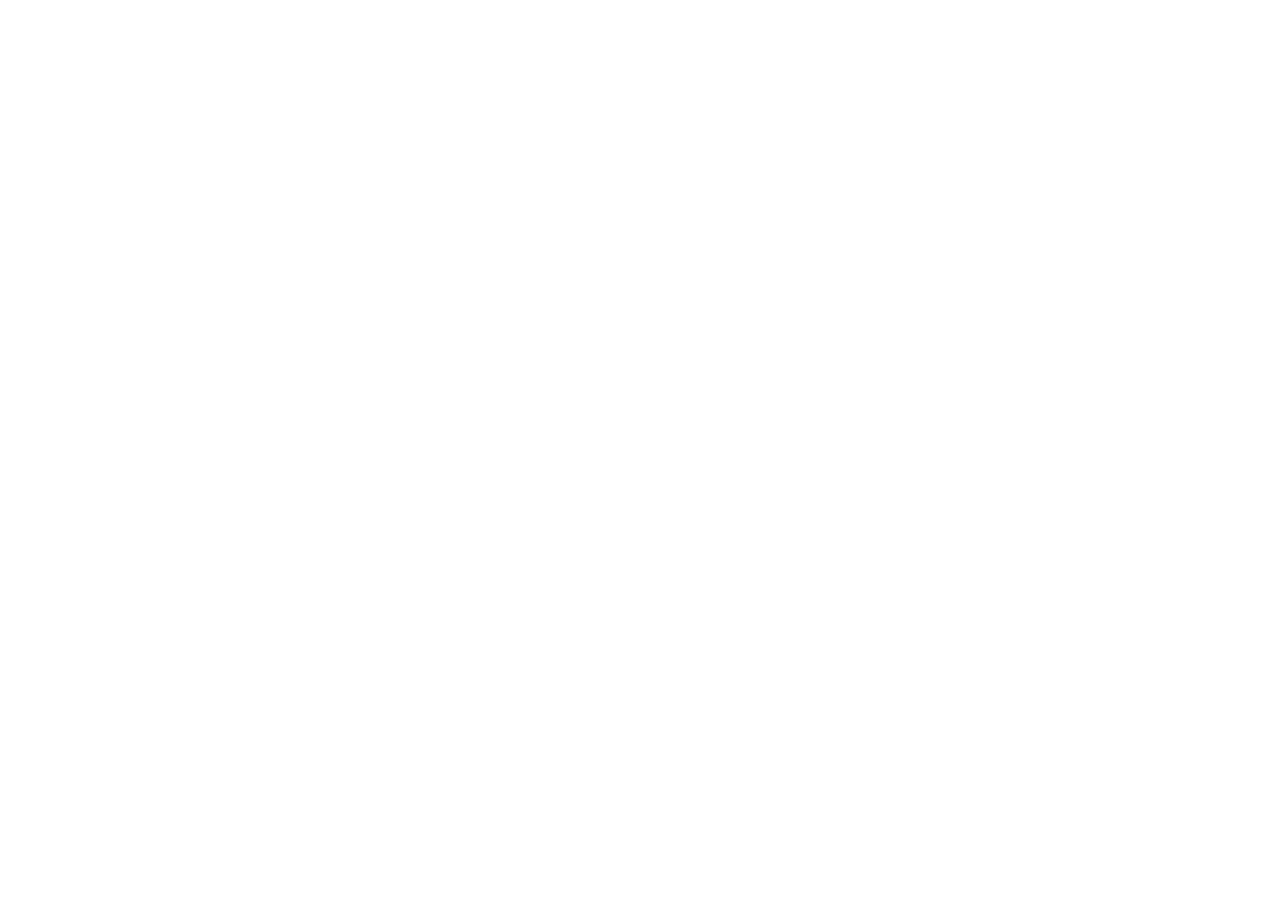
==== about.html @ e15574b7 "Adding gradient background" ====
<!doctype html>
<html lang="en">

<head>
  <!-- Required meta tags -->
  <meta charset="utf-8">
  <meta name="viewport" content="width=device-width, initial-scale=1, shrink-to-fit=no">

  <!-- Bootstrap CSS -->
  <link rel="stylesheet" href="https://maxcdn.bootstrapcdn.com/bootstrap/4.0.0/css/bootstrap.min.css" integrity="sha384-Gn5384xqQ1aoWXA+058RXPxPg6fy4IWvTNh0E263XmFcJlSAwiGgFAW/dAiS6JXm"
    crossorigin="anonymous">
  <link rel="stylesheet" href="css/style.css">

  <title>Aether | About</title>

  <style>
    html{
      background-image: linear-gradient(to top, #11305e, #12284d, #12213d, #111a2d, #0e121e);
    }
  </style>
</head>

<body>

  <div class="container">

  </div>
  <!-- Optional JavaScript -->
  <!-- jQuery first, then Popper.js, then Bootstrap JS -->
  <script src="https://code.jquery.com/jquery-3.2.1.slim.min.js" integrity="sha384-KJ3o2DKtIkvYIK3UENzmM7KCkRr/rE9/Qpg6aAZGJwFDMVNA/GpGFF93hXpG5KkN"
    crossorigin="anonymous"></script>
  <script src="https://cdnjs.cloudflare.com/ajax/libs/popper.js/1.12.9/umd/popper.min.js" integrity="sha384-ApNbgh9B+Y1QKtv3Rn7W3mgPxhU9K/ScQsAP7hUibX39j7fakFPskvXusvfa0b4Q"
    crossorigin="anonymous"></script>
  <script src="https://maxcdn.bootstrapcdn.com/bootstrap/4.0.0/js/bootstrap.min.js" integrity="sha384-JZR6Spejh4U02d8jOt6vLEHfe/JQGiRRSQQxSfFWpi1MquVdAyjUar5+76PVCmYl"
    crossorigin="anonymous"></script>
  <script src="js/custom.js"></script>
</body>

</html>
---- css/style.css ----
/* ---- reset ---- */
body {
  /* margin: 0; */
  font: normal 75% Arial, Helvetica, sans-serif;
  /* padding: 0 !important; */
  background-color: #0e121e;
}
canvas {
  display: block;
  vertical-align: bottom;
} 
/* ---- particles.js container ---- */
#particles-js {
  position: absolute;
  width: 100%;
  height: 100%;
  background: #0e121e;
}

.overlay {
    position: absolute;

}

#carouselExampleIndicators{
    margin-left: 20%;
    margin-top: 5%;
	  max-width: 100%;
}
body > div:nth-child(7) > canvas:nth-child(1),
body > div:nth-child(8) > canvas:nth-child(1){
    display: none !important;
}

.headingEvents{
  font-size: 45pt;
  color: white;
}

.description{
  color: white;
  font-size: 18pt;
  padding: 10pt;
  text-align: center;
}

.img-desc{
  padding: 10pt;
  text-align: center;
}

.photo{
  height: 450pt;
  width: 1000pt;
}
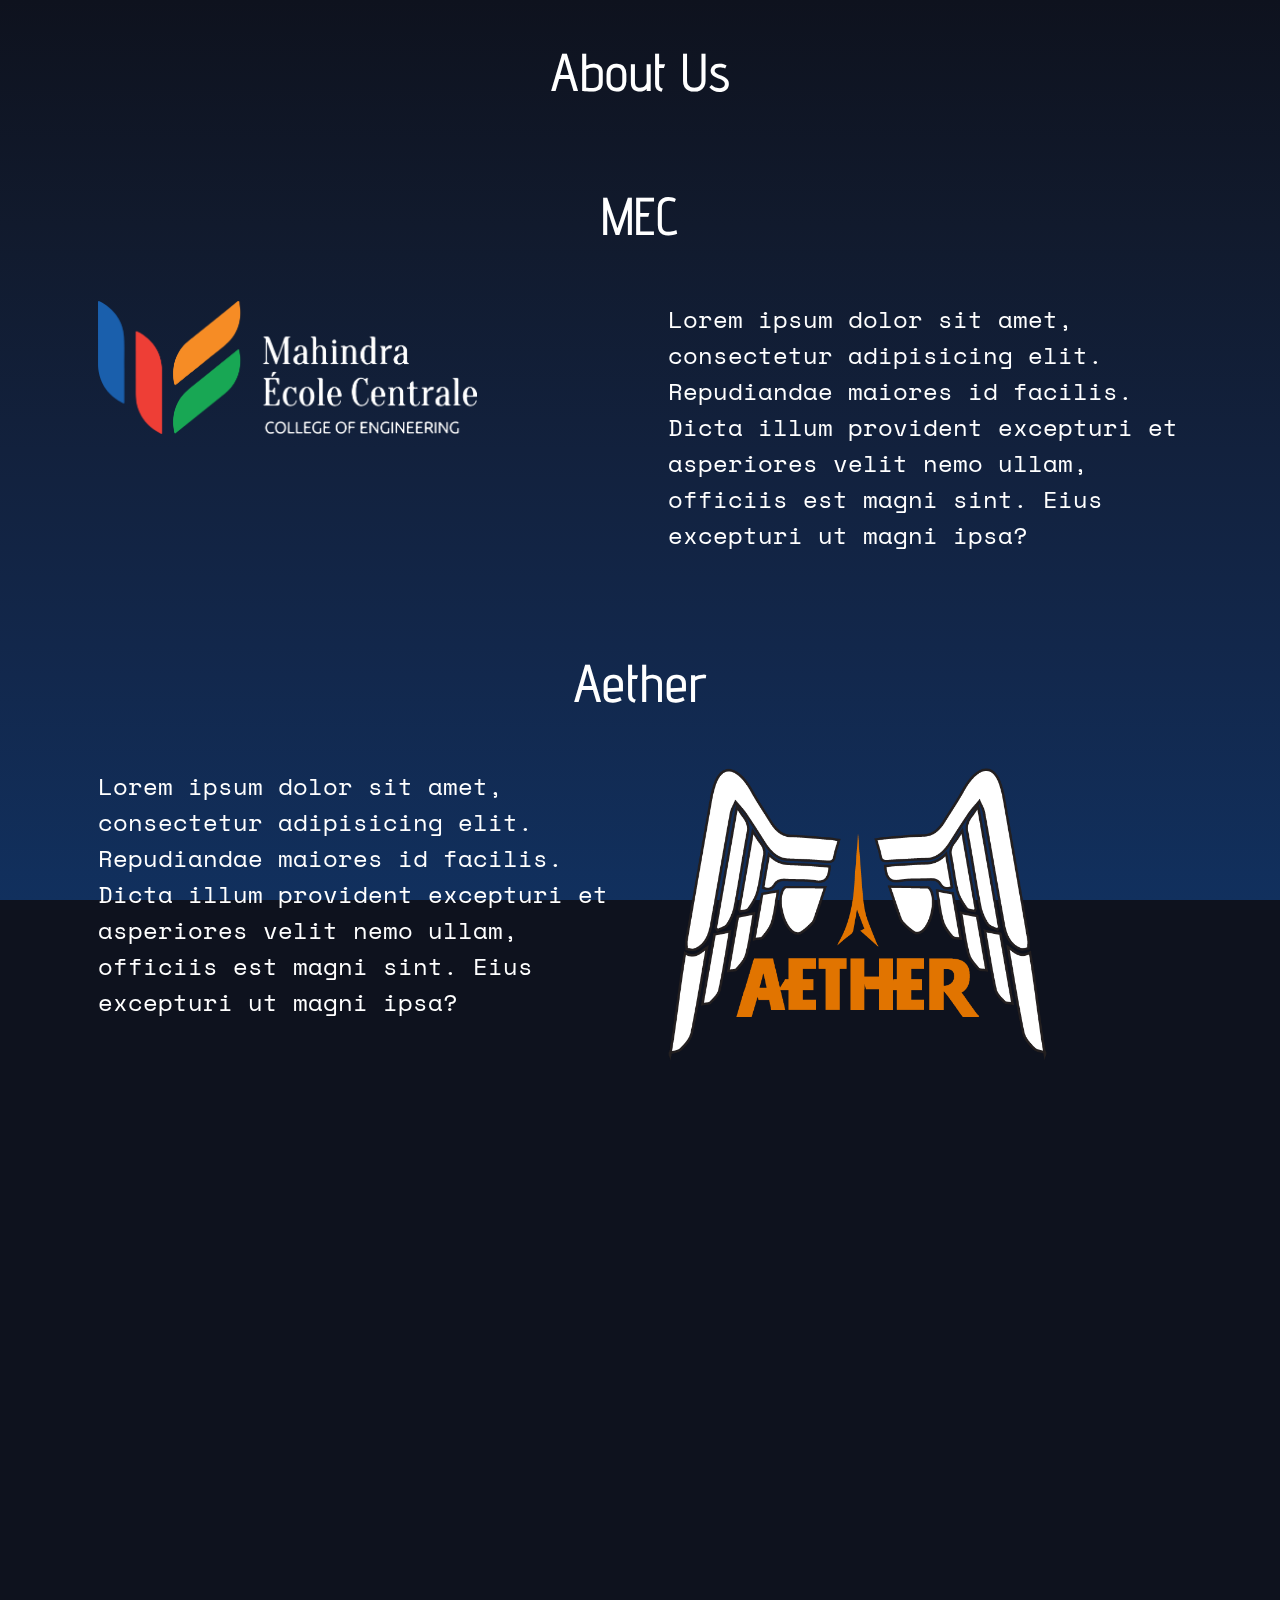
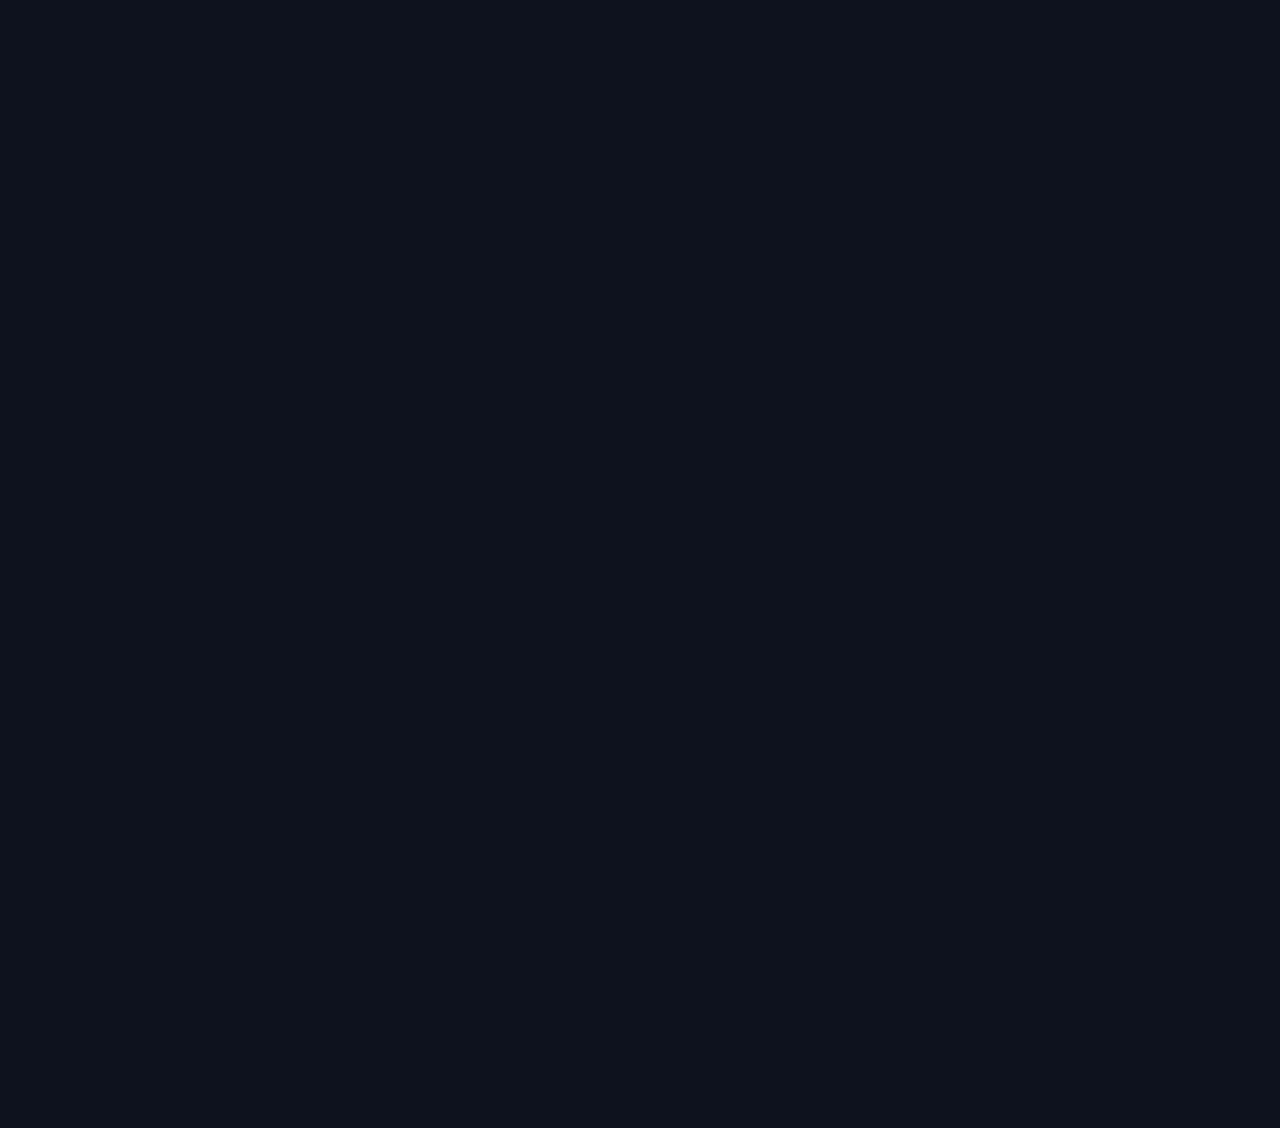
==== commit 90e42bc9: "Adding favicons,about.html,footer" ====
--- a/about.html
+++ b/about.html
@@ -9,31 +9,265 @@
   <!-- Bootstrap CSS -->
   <link rel="stylesheet" href="https://maxcdn.bootstrapcdn.com/bootstrap/4.0.0/css/bootstrap.min.css" integrity="sha384-Gn5384xqQ1aoWXA+058RXPxPg6fy4IWvTNh0E263XmFcJlSAwiGgFAW/dAiS6JXm"
     crossorigin="anonymous">
+  <link href="https://stackpath.bootstrapcdn.com/font-awesome/4.7.0/css/font-awesome.min.css" rel="stylesheet" integrity="sha384-wvfXpqpZZVQGK6TAh5PVlGOfQNHSoD2xbE+QkPxCAFlNEevoEH3Sl0sibVcOQVnN" crossorigin="anonymous"> 
+  <link href="https://fonts.googleapis.com/css?family=Space+Mono" rel="stylesheet">
+  <link href="https://unpkg.com/aos@2.3.1/dist/aos.css" rel="stylesheet">
+  <link href="https://fonts.googleapis.com/css?family=Advent+Pro" rel="stylesheet">
   <link rel="stylesheet" href="css/style.css">
 
   <title>Aether | About</title>
 
   <style>
-    html{
+    body {
       background-image: linear-gradient(to top, #11305e, #12284d, #12213d, #111a2d, #0e121e);
+      height: 100%;
+      background-attachment: fixed;
+
     }
   </style>
+
+  <link rel="apple-touch-icon" sizes="57x57" href="/apple-icon-57x57.png">
+<link rel="apple-touch-icon" sizes="60x60" href="/apple-icon-60x60.png">
+<link rel="apple-touch-icon" sizes="72x72" href="/apple-icon-72x72.png">
+<link rel="apple-touch-icon" sizes="76x76" href="/apple-icon-76x76.png">
+<link rel="apple-touch-icon" sizes="114x114" href="/apple-icon-114x114.png">
+<link rel="apple-touch-icon" sizes="120x120" href="/apple-icon-120x120.png">
+<link rel="apple-touch-icon" sizes="144x144" href="/apple-icon-144x144.png">
+<link rel="apple-touch-icon" sizes="152x152" href="/apple-icon-152x152.png">
+<link rel="apple-touch-icon" sizes="180x180" href="/apple-icon-180x180.png">
+<link rel="icon" type="image/png" sizes="192x192"  href="/android-icon-192x192.png">
+<link rel="icon" type="image/png" sizes="32x32" href="/favicon-32x32.png">
+<link rel="icon" type="image/png" sizes="96x96" href="/favicon-96x96.png">
+<link rel="icon" type="image/png" sizes="16x16" href="/favicon-16x16.png">
+<link rel="manifest" href="/manifest.json">
+<meta name="msapplication-TileColor" content="#ffffff">
+<meta name="msapplication-TileImage" content="/ms-icon-144x144.png">
+<meta name="theme-color" content="#ffffff">
 </head>
 
 <body>
-
+    <h1 class="aboutHeading" data-aos="fade-up" data-aos-duration="3000">About Us</h1> 
   <div class="container">
-
+    <div class="row">
+      <div class="col-md-12">
+        <h2 class="aboutHeading" data-aos="fade-up" data-aos-duration="3000">MEC</h2>
+      </div>
+    </div>
+    <div class="row">
+      <div data-aos="zoom-in-right" data-aos-duration="3000" class="col-md-6">
+        <img class="aboutphoto" src="img/Logo-1-colorwhite.png" alt="Mec-Logo">
+      </div>
+      <div class="col-md-6" data-aos-duration="3000" data-aos="zoom-in-up">
+        <p class="aboutp">Lorem ipsum dolor sit amet, consectetur adipisicing elit. Repudiandae maiores id facilis. Dicta illum provident excepturi
+          et asperiores velit nemo ullam, officiis est magni sint. Eius excepturi ut magni ipsa?</p>
+      </div>
+    </div>
+    <br>
+    <br>
+    <div class="row">
+        <div class="col-md-12">
+          <h2 class="aboutHeading" data-aos="fade-up" data-aos-duration="3000">Aether</h2>
+        </div>
+      </div>
+    <div class="row">
+      <div class="col-md-6" data-aos-duration="3000" data-aos="zoom-in-up">
+        <p class="aboutp">Lorem ipsum dolor sit amet, consectetur adipisicing elit. Repudiandae maiores id facilis. Dicta illum provident excepturi
+          et asperiores velit nemo ullam, officiis est magni sint. Eius excepturi ut magni ipsa?</p>
+      </div>
+      <div data-aos="zoom-in-left" data-aos-duration="3000" class="col-md-6">
+        <img class="aboutphoto" src="img/Aether.png" alt="Mec-Logo">
+      </div>
+    </div>
   </div>
+
+  <div data-aos="zoom-in-up" class="container">
+      <div class="row">
+          <div class="col-md-12">
+            <h2 class="aboutHeading" data-aos="fade-up" data-aos-duration="3000">Meet Our Team</h2>
+          </div>
+        </div>
+      <div class="row">
+        <div class="col-md-12">
+            <ul class="showcase">
+                <li class="player" data-aos="flip-left" data-aos-easing="ease-out-cubic" data-aos-duration="2000">
+                  <div class="player-photo">
+                    <img src="img/pikachu.png" />
+                    <div class="socials">
+                      <ul>
+                        <li><a href="#"><i class="fa fa-facebook" aria-hidden="true"></i></a></li>
+                        <li><a href="#"><i class="fa fa-instagram" aria-hidden="true"></i></a></li>
+                        <li><a href="#"><i class="fa fa-twitter" aria-hidden="true"></i></a></li>
+                        <li><a href="#"><i class="fa fa-skype" aria-hidden="true"></i></a></li>
+                      </ul>
+                    </div>
+                  </div>
+                  <div class="player-name">
+                    <h3>Dude</h3>
+                    <h5>Porfolio</h5>
+                  </div>
+                </li>
+                <li class="player" data-aos="flip-left" data-aos-easing="ease-out-cubic" data-aos-duration="2000">
+                  <div class="player-photo">
+                    <img src="img/pikachu.png" />
+                    <div class="socials">
+                      <ul>
+                        <li><a href="#"><i class="fa fa-facebook" aria-hidden="true"></i></a></li>
+                        <li><a href="#"><i class="fa fa-instagram" aria-hidden="true"></i></a></li>
+                        <li><a href="#"><i class="fa fa-twitter" aria-hidden="true"></i></a></li>
+                        <li><a href="#"><i class="fa fa-skype" aria-hidden="true"></i></a></li>
+                      </ul>
+                    </div>
+                  </div>
+                  <div class="player-name">
+                    <h3>Dude</h3>
+                    <h5>Porfolio</h5>
+                  </div>
+                </li>
+                <li class="player" data-aos="flip-left" data-aos-easing="ease-out-cubic" data-aos-duration="2000">
+                  <div class="player-photo">
+                    <img src="img/pikachu.png" />
+                    <div class="socials">
+                      <ul>
+                        <li><a href="#"><i class="fa fa-facebook" aria-hidden="true"></i></a></li>
+                        <li><a href="#"><i class="fa fa-instagram" aria-hidden="true"></i></a></li>
+                        <li><a href="#"><i class="fa fa-twitter" aria-hidden="true"></i></a></li>
+                        <li><a href="#"><i class="fa fa-skype" aria-hidden="true"></i></a></li>
+                      </ul>
+                    </div>
+                  </div>
+                  <div class="player-name">
+                    <h3>Dude</h3>
+                    <h5>Porfolio</h5>
+                  </div>
+                </li>
+                <li class="player" data-aos="flip-left" data-aos-easing="ease-out-cubic" data-aos-duration="2000">
+                  <div class="player-photo">
+                    <img src="img/pikachu.png" />
+                    <div class="socials">
+                      <ul>
+                        <li><a href="#"><i class="fa fa-facebook" aria-hidden="true"></i></a></li>
+                        <li><a href="#"><i class="fa fa-instagram" aria-hidden="true"></i></a></li>
+                        <li><a href="#"><i class="fa fa-twitter" aria-hidden="true"></i></a></li>
+                        <li><a href="#"><i class="fa fa-skype" aria-hidden="true"></i></a></li>
+                      </ul>
+                    </div>
+                  </div>
+                  <div class="player-name">
+                    <h3>Dude</h3>
+                    <h5>Porfolio</h5>
+                  </div>
+                </li>
+                <li class="player" data-aos="flip-left" data-aos-easing="ease-out-cubic" data-aos-duration="2000">
+                  <div class="player-photo">
+                    <img src="img/pikachu.png" />
+                    <div class="socials">
+                      <ul>
+                        <li><a href="#"><i class="fa fa-facebook" aria-hidden="true"></i></a></li>
+                        <li><a href="#"><i class="fa fa-instagram" aria-hidden="true"></i></a></li>
+                        <li><a href="#"><i class="fa fa-twitter" aria-hidden="true"></i></a></li>
+                        <li><a href="#"><i class="fa fa-skype" aria-hidden="true"></i></a></li>
+                      </ul>
+                    </div>
+                  </div>
+                  <div class="player-name">
+                    <h3>Dude</h3>
+                    <h5>Porfolio</h5>
+                  </div>
+                </li>
+                <li class="player" data-aos="flip-left" data-aos-easing="ease-out-cubic" data-aos-duration="2000">
+                  <div class="player-photo">
+                    <img src="img/pikachu.png" />
+                    <div class="socials">
+                      <ul>
+                        <li><a href="#"><i class="fa fa-facebook" aria-hidden="true"></i></a></li>
+                        <li><a href="#"><i class="fa fa-instagram" aria-hidden="true"></i></a></li>
+                        <li><a href="#"><i class="fa fa-twitter" aria-hidden="true"></i></a></li>
+                        <li><a href="#"><i class="fa fa-skype" aria-hidden="true"></i></a></li>
+                      </ul>
+                    </div>
+                  </div>
+                  <div class="player-name">
+                    <h3>Dude</h3>
+                    <h5>Porfolio</h5>
+                  </div>
+                </li>
+              </ul>
+        </div>
+      </div>
+      <a id="back-to-top" href="#" class="btn btn-primary btn-lg back-to-top" role="button" title="Click to return on the top page" data-toggle="tooltip" data-placement="left"><span class="glyphicon glyphicon-chevron-up"></span></a>
+  </div>
+
+  <footer class="footer" data-aos="fade-up" data-aos-duration="3000">
+      <div class="container bottom_border">
+      <div class="row">
+        <div class="col-md-8">
+            <div class="typeform-widget" data-url="https://rohithgilla.typeform.com/to/WnG0SY" style="width: 75%; height: 400px;"></div> <script> (function() { var qs,js,q,s,d=document, gi=d.getElementById, ce=d.createElement, gt=d.getElementsByTagName, id="typef_orm", b="https://embed.typeform.com/"; if(!gi.call(d,id)) { js=ce.call(d,"script"); js.id=id; js.src=b+"embed.js"; q=gt.call(d,"script")[0]; q.parentNode.insertBefore(js,q) } })() </script> <div style="font-family: Sans-Serif;font-size: 12px;color: #999;opacity: 0.5; padding-top: 5px;"> powered by <a href="https://admin.typeform.com/signup?utm_campaign=WnG0SY&utm_source=typeform.com-9111710-Basic&utm_medium=typeform&utm_content=typeform-embedded-poweredbytypeform&utm_term=EN" style="color: #999" target="_blank">Typeform</a> </div>
+        </div>
+        <div class=" col-md-4">
+            <h5 class="headin5_amrc col_white_amrc pt2">Meet us at</h5>
+            <!--headin5_amrc ends here-->
+            
+            <iframe src="https://www.google.com/maps/embed?pb=!1m18!1m12!1m3!1d3803.719414484257!2d78.43332441503911!3d17.568540602178928!2m3!1f0!2f0!3f0!3m2!1i1024!2i768!4f13.1!3m3!1m2!1s0x3bcb8f06a86f0315%3A0x2f80d6e75d32cc14!2sMahindra+%C3%89cole+Centrale!5e0!3m2!1sen!2sin!4v1534600705252" width="400" height="300" frameborder="0" style="border:0" allowfullscreen></iframe>
+            <!--footer_ul2_amrc ends here-->
+            </div>
+      </div>
+
+      </div>
+      
+      
+      <div class="container">
+      <ul class="foote_bottom_ul_amrc">
+      <li><a href="#">Home</a></li>
+      <li><a href="#">About Us</a></li>
+      <li><a href="#">Events</a></li>
+      </ul>
+      <!--foote_bottom_ul_amrc ends here-->
+      <p class="text-center">Copyright @2018 | Designed With <i class="fa fa-heart-o" style="color:red"></i> by Enigma</p>
+      
+      <ul class="social_footer_ul">
+      <li><a href="#"><i class="fa fa-facebook-f"></i></a></li>
+      <li><a href="#"><i class="fa fa-twitter"></i></a></li>
+      <li><a href="#"><i class="fa fa-linkedin"></i></a></li>
+      <li><a href="#"><i class="fa fa-instagram"></i></a></li>
+      </ul>
+      <!--social_footer_ul ends here-->
+      </div>
+      
+      </footer>
+      
+
+
+  
   <!-- Optional JavaScript -->
   <!-- jQuery first, then Popper.js, then Bootstrap JS -->
-  <script src="https://code.jquery.com/jquery-3.2.1.slim.min.js" integrity="sha384-KJ3o2DKtIkvYIK3UENzmM7KCkRr/rE9/Qpg6aAZGJwFDMVNA/GpGFF93hXpG5KkN"
-    crossorigin="anonymous"></script>
+  <script
+  src="https://code.jquery.com/jquery-3.3.1.min.js"
+  integrity="sha256-FgpCb/KJQlLNfOu91ta32o/NMZxltwRo8QtmkMRdAu8="
+  crossorigin="anonymous"></script>
   <script src="https://cdnjs.cloudflare.com/ajax/libs/popper.js/1.12.9/umd/popper.min.js" integrity="sha384-ApNbgh9B+Y1QKtv3Rn7W3mgPxhU9K/ScQsAP7hUibX39j7fakFPskvXusvfa0b4Q"
     crossorigin="anonymous"></script>
   <script src="https://maxcdn.bootstrapcdn.com/bootstrap/4.0.0/js/bootstrap.min.js" integrity="sha384-JZR6Spejh4U02d8jOt6vLEHfe/JQGiRRSQQxSfFWpi1MquVdAyjUar5+76PVCmYl"
     crossorigin="anonymous"></script>
+  <script src="https://unpkg.com/aos@2.3.1/dist/aos.js"></script>
   <script src="js/custom.js"></script>
+  <script>
+      (function($) {
+  
+        var $player = $('.player');
+        
+        $player.mouseover(function() {
+          $(this).find('img').css('filter' , 'grayscale(0%)');
+          $(this).find('.socials').css('bottom' , '0');
+        });
+        
+        $player.mouseout(function() {
+          $(this).find('img').css('filter' , 'grayscale(100%)');
+          $(this).find('.socials').css('bottom' , '-46px');
+        });
+        
+      })(jQuery);
+      
+  </script>
 </body>
 
 </html>--- a/css/style.css
+++ b/css/style.css
@@ -1,15 +1,19 @@
 /* ---- reset ---- */
+
 body {
   /* margin: 0; */
   font: normal 75% Arial, Helvetica, sans-serif;
   /* padding: 0 !important; */
   background-color: #0e121e;
 }
+
 canvas {
   display: block;
   vertical-align: bottom;
-} 
+}
+
 /* ---- particles.js container ---- */
+
 #particles-js {
   position: absolute;
   width: 100%;
@@ -18,38 +22,281 @@
 }
 
 .overlay {
-    position: absolute;
-
-}
-
-#carouselExampleIndicators{
-    margin-left: 20%;
-    margin-top: 5%;
-	  max-width: 100%;
-}
-body > div:nth-child(7) > canvas:nth-child(1),
-body > div:nth-child(8) > canvas:nth-child(1){
-    display: none !important;
-}
-
-.headingEvents{
+  position: absolute;
+}
+
+#carouselExampleIndicators {
+  margin-left: 20%;
+  margin-top: 5%;
+  max-width: 100%;
+}
+
+body>div:nth-child(7)>canvas:nth-child(1),
+body>div:nth-child(8)>canvas:nth-child(1) {
+  display: none !important;
+}
+
+.headingEvents {
   font-size: 45pt;
   color: white;
 }
 
-.description{
+.description {
   color: white;
   font-size: 18pt;
   padding: 10pt;
   text-align: center;
 }
 
-.img-desc{
+.img-desc {
   padding: 10pt;
   text-align: center;
 }
 
-.photo{
+.photo {
   height: 450pt;
   width: 1000pt;
+}
+
+/* About Section */
+
+.aboutHeading {
+  /* font-family: 'Space Mono', monospace; */
+  font-family: 'Advent Pro', sans-serif;
+  color: white;
+  text-align: center;
+  margin: 10pt;
+  padding: 20pt;
+  font-size: 40pt;
+}
+
+.aboutphoto {
+  width: 75%;
+  padding: 10pt;
+  text-align: center;
+}
+
+.aboutp {
+  font-family: 'Space Mono', monospace;
+  color: white;
+  font-size: 18pt;
+  padding: 10pt;
+}
+
+ul {
+  list-style: none;
+  color: #0e121e;
+}
+
+/**********PLAYER SELECT**********/
+
+.showcase {
+  font-family: 'Montserrat', sans-serif;
+  text-align: center;
+  margin: 0;
+  display: flex;
+  justify-content: space-evenly;
+  flex-wrap: wrap;
+}
+
+.showcase .player {
+  width: 320px;
+  height: 420px;
+  margin: 0 15px;
+  cursor: pointer;
+}
+
+.showcase .player .player-photo {
+  position: relative;
+  overflow: hidden;
+}
+
+.showcase .player .player-photo img {
+  width: 319px;
+  height: 337px;
+  filter: grayscale(100%);
+  transition: .3s;
+}
+
+.showcase .player .player-photo .socials {
+  width: 100%;
+  height: 50px;
+  background-color: #e42422;
+  position: absolute;
+  bottom: -46px;
+  transition: .3s;
+}
+
+.showcase .player .player-photo .socials ul {
+  text-align: center;
+  padding: 15px 0;
+  margin: 0;
+}
+
+.showcase .player .player-photo .socials ul li {
+  display: inline-block;
+  margin-right: 15px;
+}
+
+.showcase .player .player-photo .socials ul li a .fa {
+  color: #950016;
+  font-size: 18px;
+}
+
+.showcase .player .player-name {
+  text-align: center;
+  margin-top: 20px;
+}
+
+.showcase .player .player-name h3 {
+  color: #e42422;
+  font-size: 20px;
+  margin-top: 0;
+  margin-bottom: 5px;
+}
+
+.showcase .player .player-name h5 {
+  color: #999999;
+  font-size: 15px;
+  margin: 0;
+}
+
+@media screen and (max-width: 830px) {
+  .showcase {
+    padding: 0;
+  }
+}
+
+/**********END PLAYER SELECT**********/
+
+.back-to-top {
+  cursor: pointer;
+  position: fixed;
+  bottom: 20px;
+  right: 20px;
+  display: none;
+}
+
+/*footer*/
+
+.col_white_amrc {
+  color: #FFF;
+}
+
+footer {
+  width: 100%;
+  background-color: #263238;
+  min-height: 250px;
+  padding: 10px 0px 25px 0px;
+}
+
+.pt2 {
+  padding-top: 40px;
+  margin-bottom: 20px;
+}
+
+footer p {
+  font-size: 13px;
+  color: #CCC;
+  padding-bottom: 0px;
+  margin-bottom: 8px;
+}
+
+.mb10 {
+  padding-bottom: 15px;
+}
+
+.footer_ul_amrc {
+  margin: 0px;
+  list-style-type: none;
+  font-size: 14px;
+  padding: 0px 0px 10px 0px;
+}
+
+.footer_ul_amrc li {
+  padding: 0px 0px 5px 0px;
+}
+
+.footer_ul_amrc li a {
+  color: #CCC;
+}
+
+.footer_ul_amrc li a:hover {
+  color: #fff;
+  text-decoration: none;
+}
+
+.fleft {
+  float: left;
+}
+
+.padding-right {
+  padding-right: 10px;
+}
+
+.footer_ul2_amrc {
+  margin: 0px;
+  list-style-type: none;
+  padding: 0px;
+}
+
+.footer_ul2_amrc li p {
+  display: table;
+}
+
+.footer_ul2_amrc li a:hover {
+  text-decoration: none;
+}
+
+.footer_ul2_amrc li i {
+  margin-top: 5px;
+}
+
+.bottom_border {
+  border-bottom: 1px solid #323f45;
+  padding-bottom: 20px;
+}
+
+.foote_bottom_ul_amrc {
+  list-style-type: none;
+  padding: 0px;
+  display: table;
+  margin-top: 10px;
+  margin-right: auto;
+  margin-bottom: 10px;
+  margin-left: auto;
+}
+
+.foote_bottom_ul_amrc li {
+  display: inline;
+}
+
+.foote_bottom_ul_amrc li a {
+  color: #999;
+  margin: 0 12px;
+}
+
+.social_footer_ul {
+  display: table;
+  margin: 15px auto 0 auto;
+  list-style-type: none;
+}
+
+.social_footer_ul li {
+  padding-left: 20px;
+  padding-top: 10px;
+  float: left;
+}
+
+.social_footer_ul li a {
+  color: #CCC;
+  border: 1px solid #CCC;
+  padding: 8px;
+  border-radius: 50%;
+}
+
+.social_footer_ul li i {
+  width: 20px;
+  height: 20px;
+  text-align: center;
 }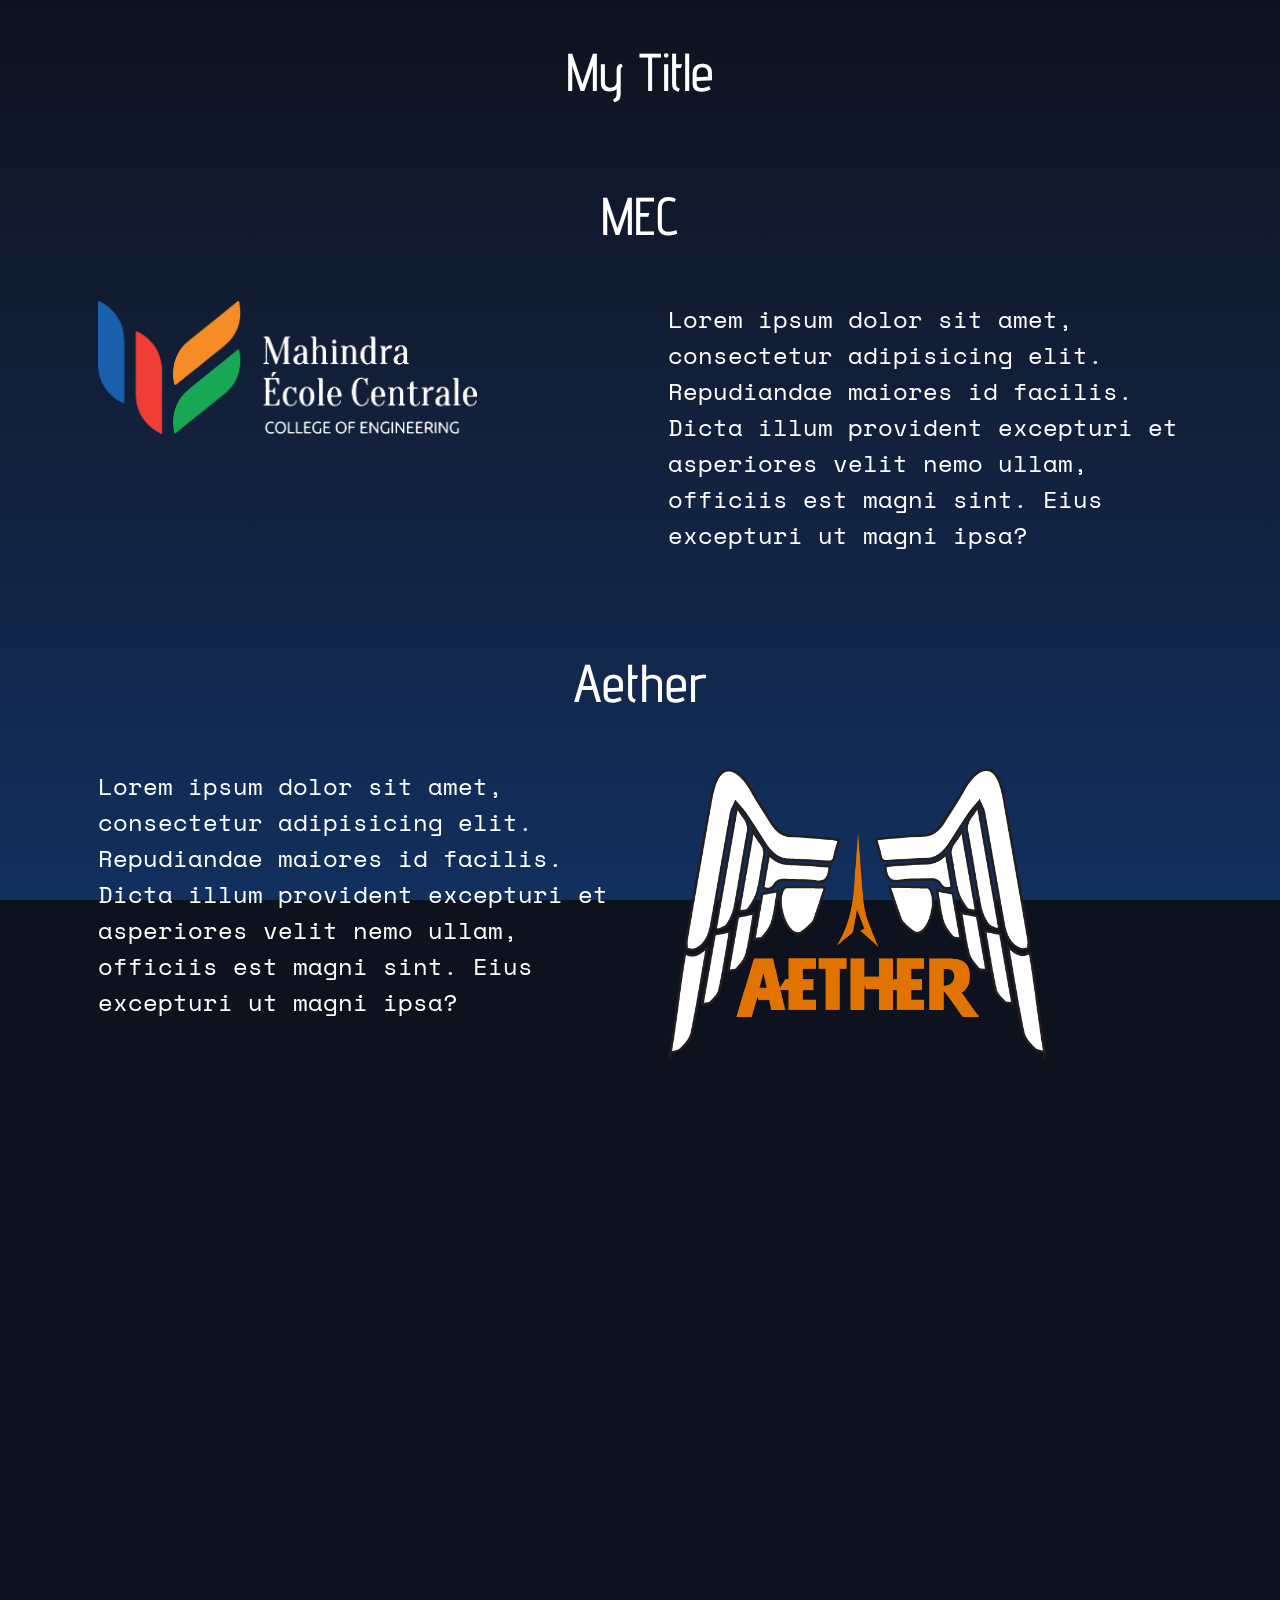
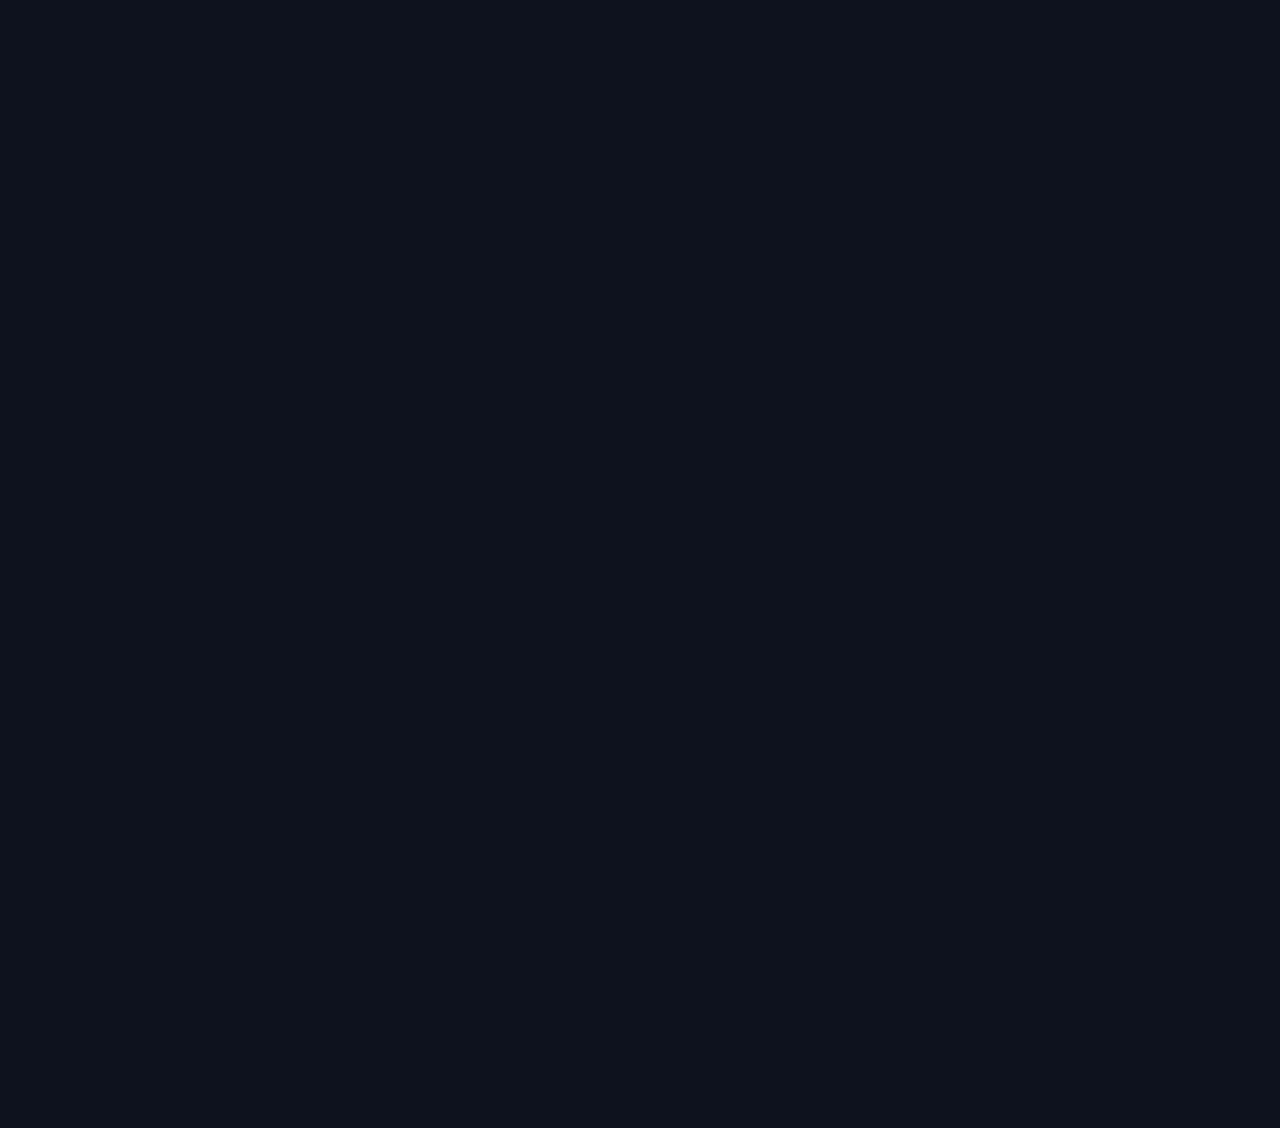
==== commit b65b6aaf: "Adding typing feel for mail heading" ====
--- a/about.html
+++ b/about.html
@@ -46,7 +46,14 @@
 </head>
 
 <body>
-    <h1 class="aboutHeading" data-aos="fade-up" data-aos-duration="3000">About Us</h1> 
+    <!--<h1 class="aboutHeading" data-aos="fade-up" data-aos-duration="3000">About Us</h1>  -->
+    <div class="container">
+      <div class="row">
+        <div class="col-md-12">
+            <h1 class="tlt aboutHeading" data-in-effect="rollIn">My Title</h1>       
+        </div>
+      </div>
+    </div>
   <div class="container">
     <div class="row">
       <div class="col-md-12">
@@ -249,9 +256,11 @@
   <script src="https://maxcdn.bootstrapcdn.com/bootstrap/4.0.0/js/bootstrap.min.js" integrity="sha384-JZR6Spejh4U02d8jOt6vLEHfe/JQGiRRSQQxSfFWpi1MquVdAyjUar5+76PVCmYl"
     crossorigin="anonymous"></script>
   <script src="https://unpkg.com/aos@2.3.1/dist/aos.js"></script>
+  <script src="js/jquery.lettering.js"></script>
+  <script src="js/jquery.textillate.js"></script>
   <script src="js/custom.js"></script>
   <script>
-      (function($) {
+          (function($) {
   
         var $player = $('.player');
         
@@ -266,7 +275,39 @@
         });
         
       })(jQuery);
-      
+      function autoType(elementClass, typingSpeed){
+        var thhis = $(elementClass);
+        thhis.css({
+          "position": "relative",
+          "display": "inline-block"
+        });
+        thhis.prepend('<div class="cursor" style="right: initial; left:0;"></div>');
+        thhis = thhis.find(".text-js");
+        var text = thhis.text().trim().split('');
+        var amntOfChars = text.length;
+        var newString = "";
+        thhis.text("|");
+        setTimeout(function(){
+          thhis.css("opacity",1);
+          thhis.prev().removeAttr("style");
+          thhis.text("");
+          for(var i = 0; i < amntOfChars; i++){
+            (function(i,char){
+              setTimeout(function() {        
+                newString += char;
+                thhis.text(newString);
+              },i*typingSpeed);
+            })(i+1,text[i]);
+          }
+        },1500);
+      }
+      
+      $(document).ready(function(){
+        // Now to start autoTyping just call the autoType function with the 
+        // class of outer div
+        // The second paramter is the speed between each letter is typed.   
+        autoType(".type-js",200);
+      });
   </script>
 </body>
 
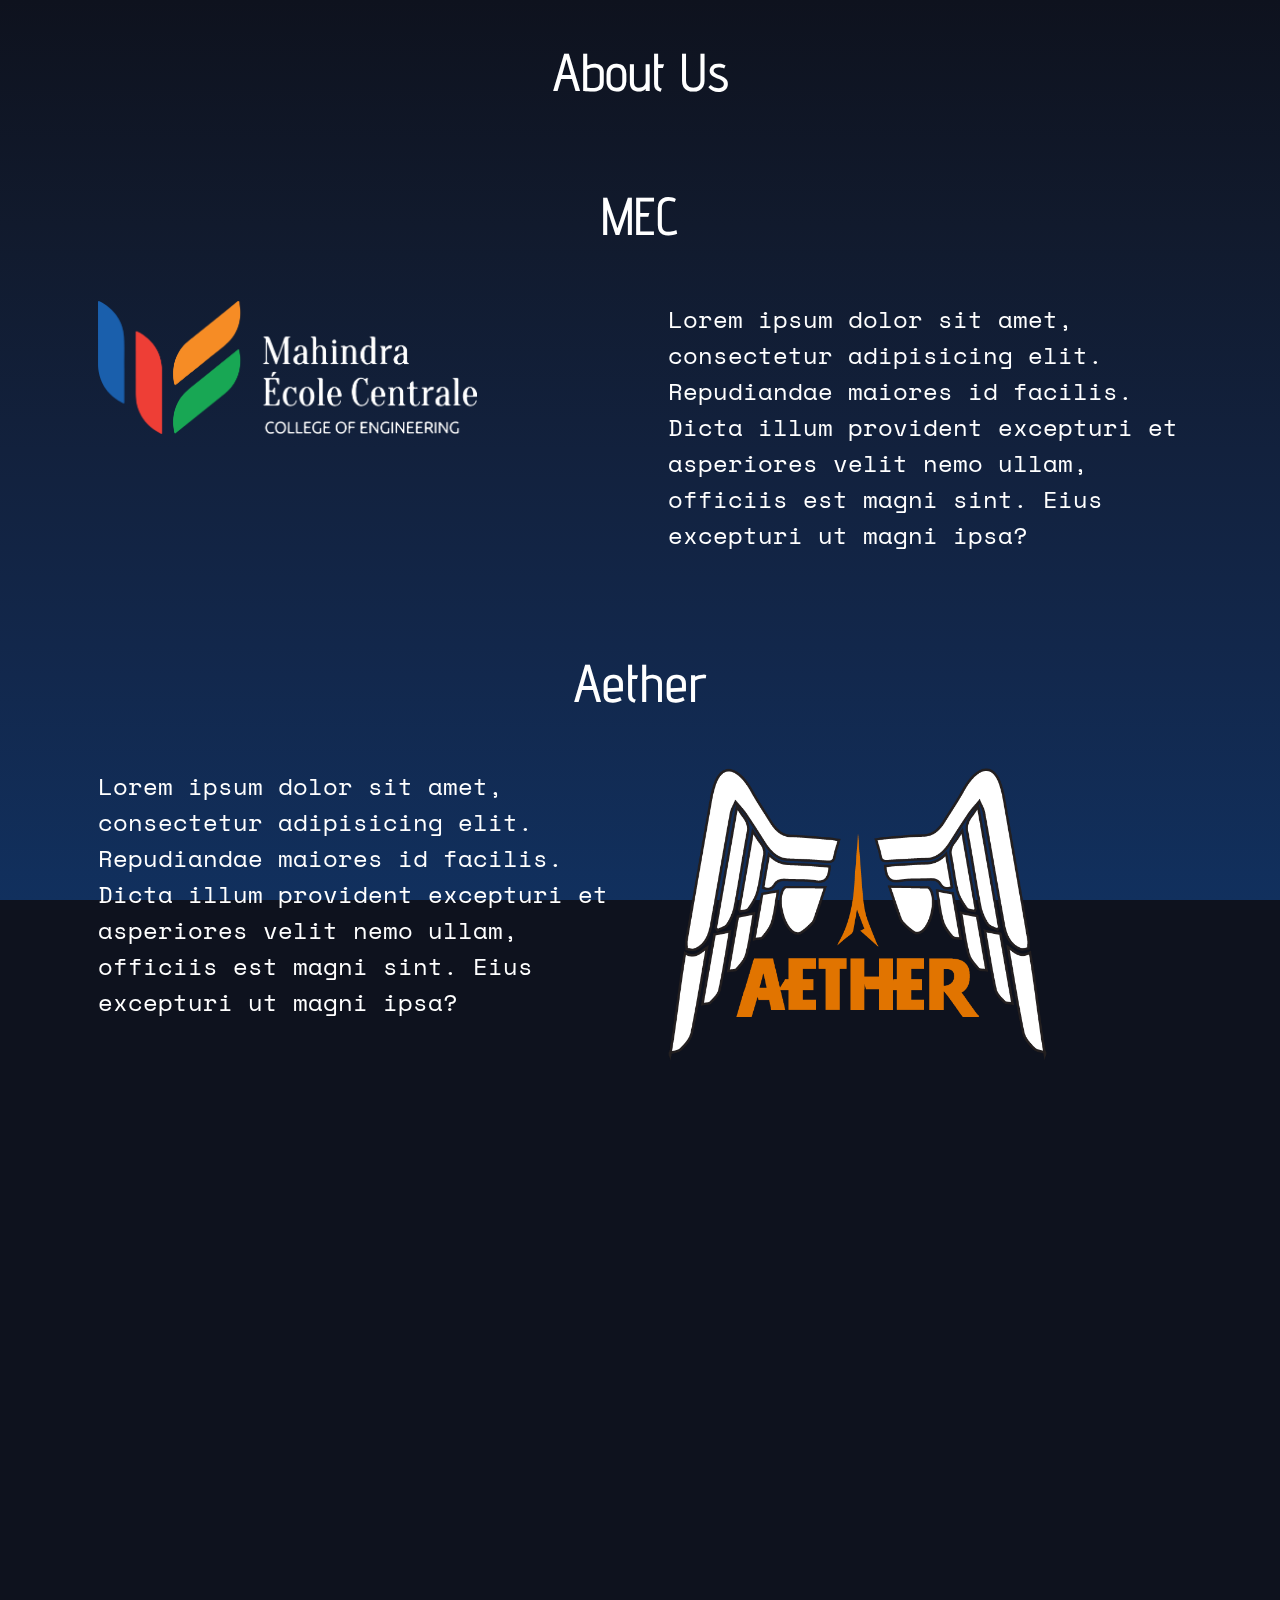
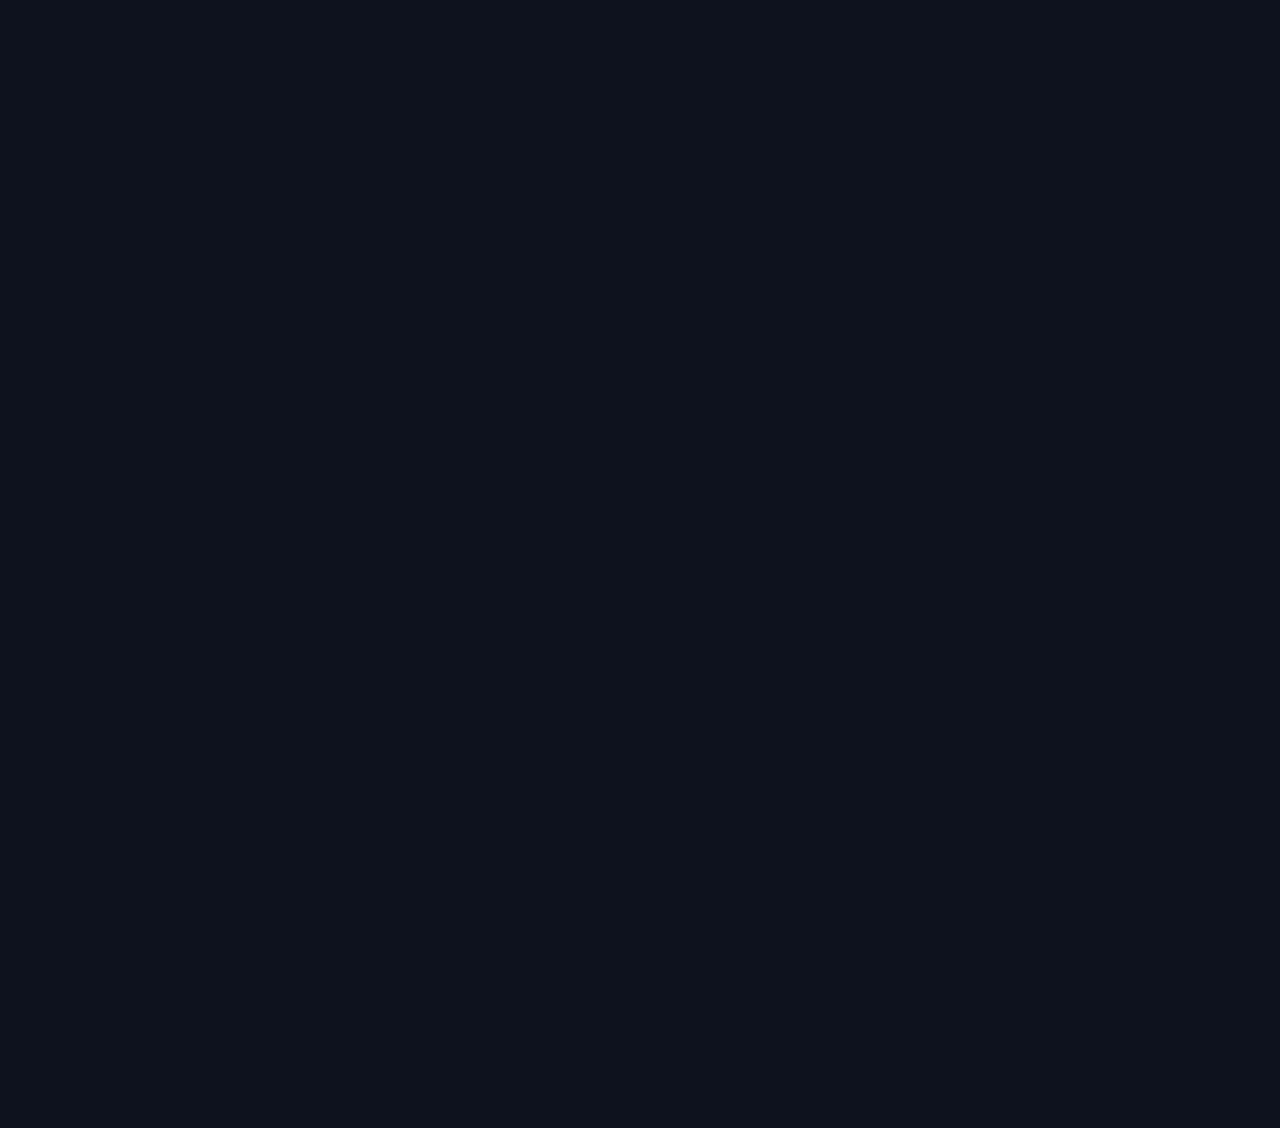
==== commit d1dee764: "Adding event template" ====
--- a/about.html
+++ b/about.html
@@ -50,7 +50,7 @@
     <div class="container">
       <div class="row">
         <div class="col-md-12">
-            <h1 class="tlt aboutHeading" data-in-effect="rollIn">My Title</h1>       
+            <h1 class="tlt aboutHeading" data-in-effect="tada">About Us</h1>       
         </div>
       </div>
     </div>
--- a/css/style.css
+++ b/css/style.css
@@ -299,4 +299,77 @@
   width: 20px;
   height: 20px;
   text-align: center;
-}+}
+
+/* Events Page */
+a {
+  text-decoration: none;
+  color: #333;
+}
+
+figure {
+  margin: 0;
+}
+
+.tile {
+  width: 250px;
+  height: 350px;
+  margin: 2em;
+  position: relative;
+  float: left;
+}
+.tile .front, .tile .back {
+  display: block;
+  top: 0;
+  bottom: 0;
+  left: 0;
+  right: 0;
+  width: 250px;
+  height: 350px;
+  position: absolute;
+  overflow: hidden;
+  text-align: center;
+}
+.tile h3, .tile p, .tile a {
+  padding: 0 20px;
+}
+.tile img {
+  max-height: 130px;
+}
+.tile .front {
+  background: #fff;
+  transition: all .5s ease-in-out;
+  z-index: 2;
+}
+.tile .front h3 {
+  font-size: 2em;
+  color: white;
+  text-shadow: 0 0 5px #000;
+  margin-top: -1.5em;
+  margin-bottom: 1.5em;
+}
+.tile .back {
+  background: #e6b800;
+  color: white;
+  z-index: 1;
+  padding-top: 50px;
+  height: 300px;
+}
+.tile .back h3 {
+  font-size: 1.5em;
+  color: white;
+  margin-top: 1em;
+  margin-bottom: 1em;
+}
+.tile .back li {
+  display: block;
+  font-size: 1.2em;
+  color: white;
+  border-top: 1px solid #ffcc00;
+  margin: 0 20px;
+  padding: .5em 0;
+}
+.tile:hover .front {
+  top: -300px;
+  transform: rotate(2deg);
+}
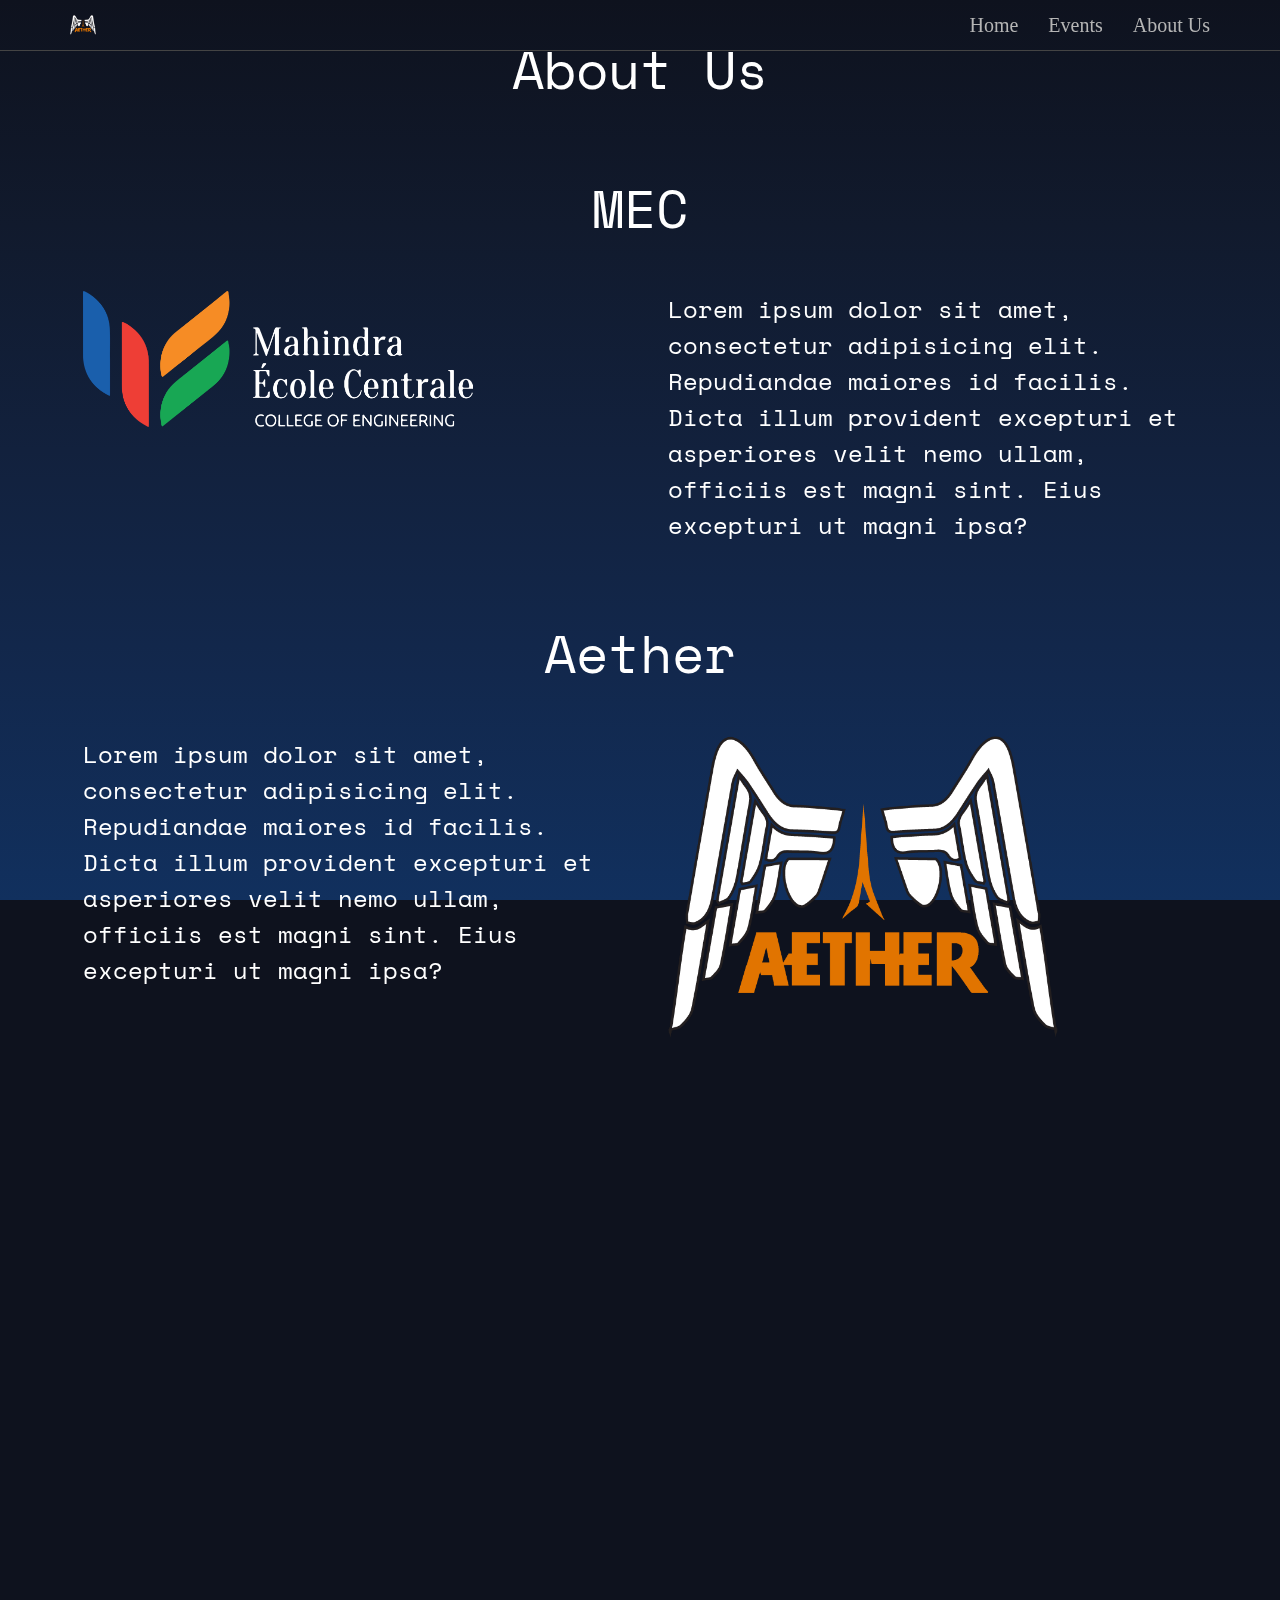
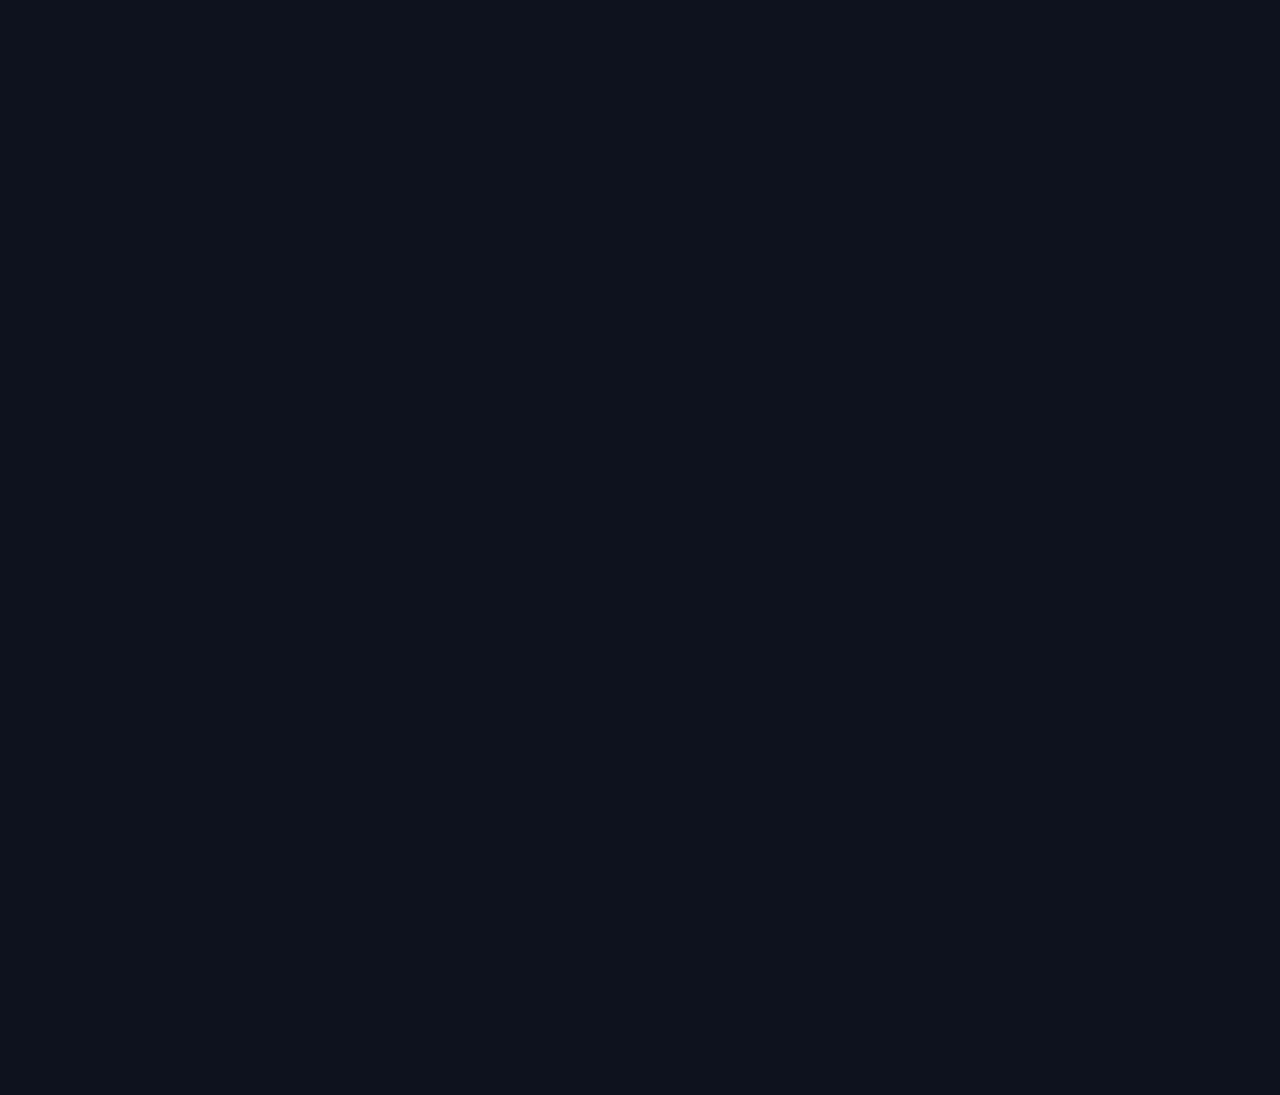
==== commit c1f38896: "Adding navbar" ====
--- a/about.html
+++ b/about.html
@@ -7,8 +7,7 @@
   <meta name="viewport" content="width=device-width, initial-scale=1, shrink-to-fit=no">
 
   <!-- Bootstrap CSS -->
-  <link rel="stylesheet" href="https://maxcdn.bootstrapcdn.com/bootstrap/4.0.0/css/bootstrap.min.css" integrity="sha384-Gn5384xqQ1aoWXA+058RXPxPg6fy4IWvTNh0E263XmFcJlSAwiGgFAW/dAiS6JXm"
-    crossorigin="anonymous">
+  <link href="https://stackpath.bootstrapcdn.com/bootstrap/3.3.7/css/bootstrap.min.css" rel="stylesheet" integrity="sha384-BVYiiSIFeK1dGmJRAkycuHAHRg32OmUcww7on3RYdg4Va+PmSTsz/K68vbdEjh4u" crossorigin="anonymous">
   <link href="https://stackpath.bootstrapcdn.com/font-awesome/4.7.0/css/font-awesome.min.css" rel="stylesheet" integrity="sha384-wvfXpqpZZVQGK6TAh5PVlGOfQNHSoD2xbE+QkPxCAFlNEevoEH3Sl0sibVcOQVnN" crossorigin="anonymous"> 
   <link href="https://fonts.googleapis.com/css?family=Space+Mono" rel="stylesheet">
   <link href="https://unpkg.com/aos@2.3.1/dist/aos.css" rel="stylesheet">
@@ -46,6 +45,35 @@
 </head>
 
 <body>
+        <!--Nav bar-->
+        <nav class="navbar navbar-default navbar-fixed-top">
+            <div class="container">
+                <!-- Brand and toggle get grouped for better mobile display -->
+                <div class="navbar-header">
+                    <button type="button" class="navbar-toggle collapsed" data-toggle="collapse" data-target="#loso-navbar-collapse-1" aria-expanded="false">
+                    <span class="sr-only">Toggle navigation</span>
+                    <span class="icon-bar"></span>
+                    <span class="icon-bar"></span>
+                    <span class="icon-bar"></span>
+                  </button>
+                    <a class="navbar-brand" href="#">
+                        <img src="img/Aether.png">
+                    </a>
+                </div>
+
+                <!-- Collect the nav links, forms, and other content for toggling -->
+                <div class="collapse navbar-collapse" id="loso-navbar-collapse-1">
+                    <ul class="nav navbar-nav navbar-right">
+                        <li><a href="/" class="nav-item">Home</a></li>
+                        <li><a href="/events.html" class="nav-item">Events</a></li>
+                        <li><a href="/about.html" class="nav-item">About Us</a></li>                        
+                    </ul>
+
+                </div>
+                <!-- /.navbar-collapse -->
+            </div>
+            <!-- /.container-fluid -->
+        </nav>
     <!--<h1 class="aboutHeading" data-aos="fade-up" data-aos-duration="3000">About Us</h1>  -->
     <div class="container">
       <div class="row">
@@ -96,92 +124,92 @@
       <div class="row">
         <div class="col-md-12">
             <ul class="showcase">
-                <li class="player" data-aos="flip-left" data-aos-easing="ease-out-cubic" data-aos-duration="2000">
-                  <div class="player-photo">
-                    <img src="img/pikachu.png" />
-                    <div class="socials">
-                      <ul>
-                        <li><a href="#"><i class="fa fa-facebook" aria-hidden="true"></i></a></li>
-                        <li><a href="#"><i class="fa fa-instagram" aria-hidden="true"></i></a></li>
-                        <li><a href="#"><i class="fa fa-twitter" aria-hidden="true"></i></a></li>
-                        <li><a href="#"><i class="fa fa-skype" aria-hidden="true"></i></a></li>
-                      </ul>
-                    </div>
-                  </div>
-                  <div class="player-name">
-                    <h3>Dude</h3>
-                    <h5>Porfolio</h5>
-                  </div>
-                </li>
-                <li class="player" data-aos="flip-left" data-aos-easing="ease-out-cubic" data-aos-duration="2000">
-                  <div class="player-photo">
-                    <img src="img/pikachu.png" />
-                    <div class="socials">
-                      <ul>
-                        <li><a href="#"><i class="fa fa-facebook" aria-hidden="true"></i></a></li>
-                        <li><a href="#"><i class="fa fa-instagram" aria-hidden="true"></i></a></li>
-                        <li><a href="#"><i class="fa fa-twitter" aria-hidden="true"></i></a></li>
-                        <li><a href="#"><i class="fa fa-skype" aria-hidden="true"></i></a></li>
-                      </ul>
-                    </div>
-                  </div>
-                  <div class="player-name">
-                    <h3>Dude</h3>
-                    <h5>Porfolio</h5>
-                  </div>
-                </li>
-                <li class="player" data-aos="flip-left" data-aos-easing="ease-out-cubic" data-aos-duration="2000">
-                  <div class="player-photo">
-                    <img src="img/pikachu.png" />
-                    <div class="socials">
-                      <ul>
-                        <li><a href="#"><i class="fa fa-facebook" aria-hidden="true"></i></a></li>
-                        <li><a href="#"><i class="fa fa-instagram" aria-hidden="true"></i></a></li>
-                        <li><a href="#"><i class="fa fa-twitter" aria-hidden="true"></i></a></li>
-                        <li><a href="#"><i class="fa fa-skype" aria-hidden="true"></i></a></li>
-                      </ul>
-                    </div>
-                  </div>
-                  <div class="player-name">
-                    <h3>Dude</h3>
-                    <h5>Porfolio</h5>
-                  </div>
-                </li>
-                <li class="player" data-aos="flip-left" data-aos-easing="ease-out-cubic" data-aos-duration="2000">
-                  <div class="player-photo">
-                    <img src="img/pikachu.png" />
-                    <div class="socials">
-                      <ul>
-                        <li><a href="#"><i class="fa fa-facebook" aria-hidden="true"></i></a></li>
-                        <li><a href="#"><i class="fa fa-instagram" aria-hidden="true"></i></a></li>
-                        <li><a href="#"><i class="fa fa-twitter" aria-hidden="true"></i></a></li>
-                        <li><a href="#"><i class="fa fa-skype" aria-hidden="true"></i></a></li>
-                      </ul>
-                    </div>
-                  </div>
-                  <div class="player-name">
-                    <h3>Dude</h3>
-                    <h5>Porfolio</h5>
-                  </div>
-                </li>
-                <li class="player" data-aos="flip-left" data-aos-easing="ease-out-cubic" data-aos-duration="2000">
-                  <div class="player-photo">
-                    <img src="img/pikachu.png" />
-                    <div class="socials">
-                      <ul>
-                        <li><a href="#"><i class="fa fa-facebook" aria-hidden="true"></i></a></li>
-                        <li><a href="#"><i class="fa fa-instagram" aria-hidden="true"></i></a></li>
-                        <li><a href="#"><i class="fa fa-twitter" aria-hidden="true"></i></a></li>
-                        <li><a href="#"><i class="fa fa-skype" aria-hidden="true"></i></a></li>
-                      </ul>
-                    </div>
-                  </div>
-                  <div class="player-name">
-                    <h3>Dude</h3>
-                    <h5>Porfolio</h5>
-                  </div>
-                </li>
-                <li class="player" data-aos="flip-left" data-aos-easing="ease-out-cubic" data-aos-duration="2000">
+                <li class="player" data-aos="fade-up" data-aos-easing="ease-out-cubic" data-aos-duration="2000">
+                  <div class="player-photo">
+                    <img src="img/pikachu.png" />
+                    <div class="socials">
+                      <ul>
+                        <li><a href="#"><i class="fa fa-facebook" aria-hidden="true"></i></a></li>
+                        <li><a href="#"><i class="fa fa-instagram" aria-hidden="true"></i></a></li>
+                        <li><a href="#"><i class="fa fa-twitter" aria-hidden="true"></i></a></li>
+                        <li><a href="#"><i class="fa fa-skype" aria-hidden="true"></i></a></li>
+                      </ul>
+                    </div>
+                  </div>
+                  <div class="player-name">
+                    <h3>Dude</h3>
+                    <h5>Porfolio</h5>
+                  </div>
+                </li>
+                <li class="player" data-aos="fade-up" data-aos-easing="ease-out-cubic" data-aos-duration="2000">
+                  <div class="player-photo">
+                    <img src="img/pikachu.png" />
+                    <div class="socials">
+                      <ul>
+                        <li><a href="#"><i class="fa fa-facebook" aria-hidden="true"></i></a></li>
+                        <li><a href="#"><i class="fa fa-instagram" aria-hidden="true"></i></a></li>
+                        <li><a href="#"><i class="fa fa-twitter" aria-hidden="true"></i></a></li>
+                        <li><a href="#"><i class="fa fa-skype" aria-hidden="true"></i></a></li>
+                      </ul>
+                    </div>
+                  </div>
+                  <div class="player-name">
+                    <h3>Dude</h3>
+                    <h5>Porfolio</h5>
+                  </div>
+                </li>
+                <li class="player" data-aos="fade-up" data-aos-easing="ease-out-cubic" data-aos-duration="2000">
+                  <div class="player-photo">
+                    <img src="img/pikachu.png" />
+                    <div class="socials">
+                      <ul>
+                        <li><a href="#"><i class="fa fa-facebook" aria-hidden="true"></i></a></li>
+                        <li><a href="#"><i class="fa fa-instagram" aria-hidden="true"></i></a></li>
+                        <li><a href="#"><i class="fa fa-twitter" aria-hidden="true"></i></a></li>
+                        <li><a href="#"><i class="fa fa-skype" aria-hidden="true"></i></a></li>
+                      </ul>
+                    </div>
+                  </div>
+                  <div class="player-name">
+                    <h3>Dude</h3>
+                    <h5>Porfolio</h5>
+                  </div>
+                </li>
+                <li class="player" data-aos="fade-up" data-aos-easing="ease-out-cubic" data-aos-duration="2000">
+                  <div class="player-photo">
+                    <img src="img/pikachu.png" />
+                    <div class="socials">
+                      <ul>
+                        <li><a href="#"><i class="fa fa-facebook" aria-hidden="true"></i></a></li>
+                        <li><a href="#"><i class="fa fa-instagram" aria-hidden="true"></i></a></li>
+                        <li><a href="#"><i class="fa fa-twitter" aria-hidden="true"></i></a></li>
+                        <li><a href="#"><i class="fa fa-skype" aria-hidden="true"></i></a></li>
+                      </ul>
+                    </div>
+                  </div>
+                  <div class="player-name">
+                    <h3>Dude</h3>
+                    <h5>Porfolio</h5>
+                  </div>
+                </li>
+                <li class="player" data-aos="fade-up" data-aos-easing="ease-out-cubic" data-aos-duration="2000">
+                  <div class="player-photo">
+                    <img src="img/pikachu.png" />
+                    <div class="socials">
+                      <ul>
+                        <li><a href="#"><i class="fa fa-facebook" aria-hidden="true"></i></a></li>
+                        <li><a href="#"><i class="fa fa-instagram" aria-hidden="true"></i></a></li>
+                        <li><a href="#"><i class="fa fa-twitter" aria-hidden="true"></i></a></li>
+                        <li><a href="#"><i class="fa fa-skype" aria-hidden="true"></i></a></li>
+                      </ul>
+                    </div>
+                  </div>
+                  <div class="player-name">
+                    <h3>Dude</h3>
+                    <h5>Porfolio</h5>
+                  </div>
+                </li>
+                <li class="player" data-aos="fade-up" data-aos-easing="ease-out-cubic" data-aos-duration="2000">
                   <div class="player-photo">
                     <img src="img/pikachu.png" />
                     <div class="socials">
@@ -229,7 +257,7 @@
       <li><a href="#">Events</a></li>
       </ul>
       <!--foote_bottom_ul_amrc ends here-->
-      <p class="text-center">Copyright @2018 | Designed With <i class="fa fa-heart-o" style="color:red"></i> by Enigma</p>
+      <p class="text-center">Copyright Aether@2018 | Designed With <i class="fa fa-heart-o" style="color:red"></i> by Enigma</p>
       
       <ul class="social_footer_ul">
       <li><a href="#"><i class="fa fa-facebook-f"></i></a></li>
@@ -253,9 +281,8 @@
   crossorigin="anonymous"></script>
   <script src="https://cdnjs.cloudflare.com/ajax/libs/popper.js/1.12.9/umd/popper.min.js" integrity="sha384-ApNbgh9B+Y1QKtv3Rn7W3mgPxhU9K/ScQsAP7hUibX39j7fakFPskvXusvfa0b4Q"
     crossorigin="anonymous"></script>
-  <script src="https://maxcdn.bootstrapcdn.com/bootstrap/4.0.0/js/bootstrap.min.js" integrity="sha384-JZR6Spejh4U02d8jOt6vLEHfe/JQGiRRSQQxSfFWpi1MquVdAyjUar5+76PVCmYl"
-    crossorigin="anonymous"></script>
-  <script src="https://unpkg.com/aos@2.3.1/dist/aos.js"></script>
+    <script src="https://stackpath.bootstrapcdn.com/bootstrap/3.3.7/js/bootstrap.min.js" integrity="sha384-Tc5IQib027qvyjSMfHjOMaLkfuWVxZxUPnCJA7l2mCWNIpG9mGCD8wGNIcPD7Txa" crossorigin="anonymous"></script>
+    <script src="https://unpkg.com/aos@2.3.1/dist/aos.js"></script>
   <script src="js/jquery.lettering.js"></script>
   <script src="js/jquery.textillate.js"></script>
   <script src="js/custom.js"></script>
@@ -307,6 +334,41 @@
         // class of outer div
         // The second paramter is the speed between each letter is typed.   
         autoType(".type-js",200);
+
+        $(window).scroll(function () {
+          'use strict';
+          if ($(window).scrollTop() < 80) {
+              $('.navbar').css({
+                  'margin-top': '-100px',
+                  'opacity': '0'
+              });
+              $('.navbar-default').css({
+                  'background-color': 'rgba(59, 59 , 59, 0)'
+  
+              });
+  
+          } else {
+              $('.navbar').css({
+                  'margin-top': '0px',
+                  'opacity': '1'
+              });
+              $('.navbar-default').css({
+                  'background-color': 'rgba(59,59,59,0.7)',
+                  'border-color': '#444'
+              });
+              $('.navbar-brand img').css({
+                  'height': '35px',
+                  'padding-top': '0px'
+              });
+              $('.navbar-nav > li > a').css({
+                  'padding-top': '15px'
+  
+              });
+  
+  
+          }
+  
+      });
       });
   </script>
 </body>
--- a/css/style.css
+++ b/css/style.css
@@ -61,8 +61,7 @@
 /* About Section */
 
 .aboutHeading {
-  /* font-family: 'Space Mono', monospace; */
-  font-family: 'Advent Pro', sans-serif;
+  font-family: 'Space Mono', monospace;
   color: white;
   text-align: center;
   margin: 10pt;
@@ -371,5 +370,300 @@
 }
 .tile:hover .front {
   top: -300px;
-  transform: rotate(2deg);
-}
+  transform: rotate(5deg);
+}
+
+
+/* Carousal in the home screen */
+
+.wrapper{
+  width:90%;
+  position:relative;
+  margin:5% auto 0;
+}
+
+/**
+ * Padding is set relative to the width
+ * of the element, so here padding-top:60% is
+ * a percentage of the width. This allows us 
+ * to set the height as a ratio of the width
+ *
+ */
+.carousel{
+	width: 100%;
+	position: relative;
+	padding-top: 60%;
+	overflow: hidden;
+}
+
+.inner{
+	width: 100%;
+	height: 100%;
+	position: absolute;
+	top:0;
+	left: 0;
+}
+
+/**
+ * ==========================
+ * Animation styles
+ * 
+ * Notes:
+ * 1. We use z-index to position active slides in-front 
+ * of non-active slides
+ * 2. We set right:0 and left:0 on .slide to provide us with
+ * a default positioning on both sides of the slide. This allows 
+ * us to trigger JS and CSS3 animations easily
+ *
+ */
+.slide{
+	width: 100%;
+	height: 100%;
+	position: absolute;
+	top:0;
+	right:0;
+	left:0;
+	z-index: 1;
+	opacity: 0;
+}
+
+.slide.active,
+.slide.left,
+.slide.right{
+	z-index: 2;
+	opacity: 1;
+}
+
+/**
+ * ==========================
+ * JS animation styles
+ * 
+ * We use jQuery.animate to control the sliding animations
+ * when CSS3 animations are not available. In order for
+ * the next slide to slide in from the right, we need
+ * to change the left:0 property of the slide to left:auto
+ *
+ */
+
+.js-reset-left{left:auto}
+
+/**
+ * ==========================
+ * CSS animation styles
+ * 
+ * .slide.left and .slide.right set-up
+ * the to-be-animated slide so that it can slide
+ * into view. For example, a slide that is about 
+ * to slide in from the right will:
+ * 1. Be positioned to the right of the viewport (right:-100%)
+ * 2. Slide in when the style is superseded with a more specific style (right:0%)
+ *
+ */
+.slide.left{
+	left:-100%;
+	right:0;
+}
+
+.slide.right{
+	right:-100%;
+	left: auto;
+}
+
+.transition .slide.left{left:0%}
+.transition .slide.right{right:0%}
+
+/**
+ * The following classes slide the previously active
+ * slide out of view before positioning behind the 
+ * currently active slide
+ *
+ */
+.transition .slide.shift-right{right: 100%;left:auto}
+.transition .slide.shift-left{left: 100%;right:auto}
+
+/**
+ * This sets the CSS properties that will animate. We set the
+ * transition-duration property dynamically via JS.
+ * We use the browser's default transition-timing-function
+ * for simplicity's sake
+ * 
+ * It is important to note that we are using CodePen's inbuilt
+ * CSS3 property prefixer. For your own projects, you will need
+ * to prefix the transition and transform properties here to ensure
+ * reliable support across browsers
+ *
+ */
+.transition .slide{
+	transition-property: right, left, margin;
+}
+
+/**
+ * ==========================
+ * Indicators
+ *
+ */
+.indicators{
+  width:100%;
+  position: absolute;
+  bottom:0;
+  z-index: 4;
+  padding:0;
+  text-align: center;
+}
+
+.indicators li{
+	width: 13px;
+	height: 13px;
+	display: inline-block;
+	margin: 5px;
+	background: #fff;
+	list-style-type: none;
+	border-radius: 50%;
+  cursor:pointer;
+  transition:background 0.3s ease-out;
+}
+
+.indicators li.active{background:#93278f}
+
+.indicators li:hover{background-color:#2b2b2b}
+
+/**
+ * ==========================
+ * Arrows 
+ *
+ */
+.arrow{
+  width: 20px;
+  height: 20px;
+  position:absolute;
+  top:50%;
+  z-index:5;
+  border-top:3px solid #fff;
+  border-right:3px solid #fff;
+  cursor:pointer;
+  transition:border-color 0.3s ease-out;
+}
+
+.arrow:hover{border-color:#93278f}
+
+.arrow-left{
+  left:20px;
+  transform:rotate(225deg);
+}
+
+.arrow-right{
+  right:20px;
+  transform:rotate(45deg);
+}
+
+/**
+ * ==========================
+ * For demo purposes only
+ * 
+ * Please note that the styles below are used
+ * for the purposes of this demo only. There is no need
+ * to use these in any of your own projects
+ *
+ */
+.slide{
+	text-align:center;
+  padding-top:25%;
+  background-size:cover;
+  opacity: 0.5;
+}
+
+
+
+.slide:nth-child(1){
+  background-image:url('../img/img1.JPG');
+  
+ }
+
+.slide:nth-child(2){
+	background-image:url('../img/img2.JPG');
+}
+
+.slide:nth-child(3){
+	background-image:url('../img/img3.JPG');
+ }
+
+
+ #timer{
+  display: inline-block;
+  line-height: 1;
+  padding: 20px;
+  font-size: 40px;
+  text-align: center;
+  margin: auto;
+}
+
+span {
+  font-family: 'Space Mono', monospace;
+  display: block;
+  /* font-size: 20px; */
+  color: white;
+}
+.timerinside {
+  font-family: 'Space Mono', monospace;
+  display: block;
+  font-size: 20px;
+  color: white;
+}
+
+#days {
+  font-size: 100px;
+  color: #db4844;
+}
+#hours {
+  font-size: 100px;
+  color: #f07c22;
+}
+#minutes {
+  font-size: 100px;
+  color: #f6da74;
+}
+#seconds {
+  font-size: 50px;
+  color: #abcd58;
+}
+
+.navbar-default{
+  background-color: transparent;
+  border-color: #444;
+  z-index: 110;
+  transition: all 1s;
+  -webkit-transition: all 1s;
+  -o-transition: all 1s;
+  -moz-transition: all 1s;
+}
+.navbar-default .navbar-nav > li > a{
+  color: #B5B5B5 !important;
+  font-family: 'Raleway';
+  transition: all 1s;
+  font-size: 20px;
+  -webkit-transition: all 1s;
+  -o-transition: all 1s;
+  -moz-transition: all 1s;
+}
+.navbar-brand img{
+  height: 100%;
+  transition: all 1s;
+  -webkit-transition: all 1s;
+  -o-transition: all 1s;
+  -moz-transition: all 1s;
+}
+.navbar-default .navbar-nav > li > a:hover{
+  color: #129CF3 !important;
+  
+}
+.navbar-default .navbar-nav > li > a:focus{
+  color: #b5b5b5;
+}
+navbar-default .navbar-nav > .active >a,
+navbar-default .navbar-nav > .active >a:hover,
+navbar-default .navbar-nav > .active >a:focus{
+  background-color: transparent;
+  color: #129cf3;
+}
+
+
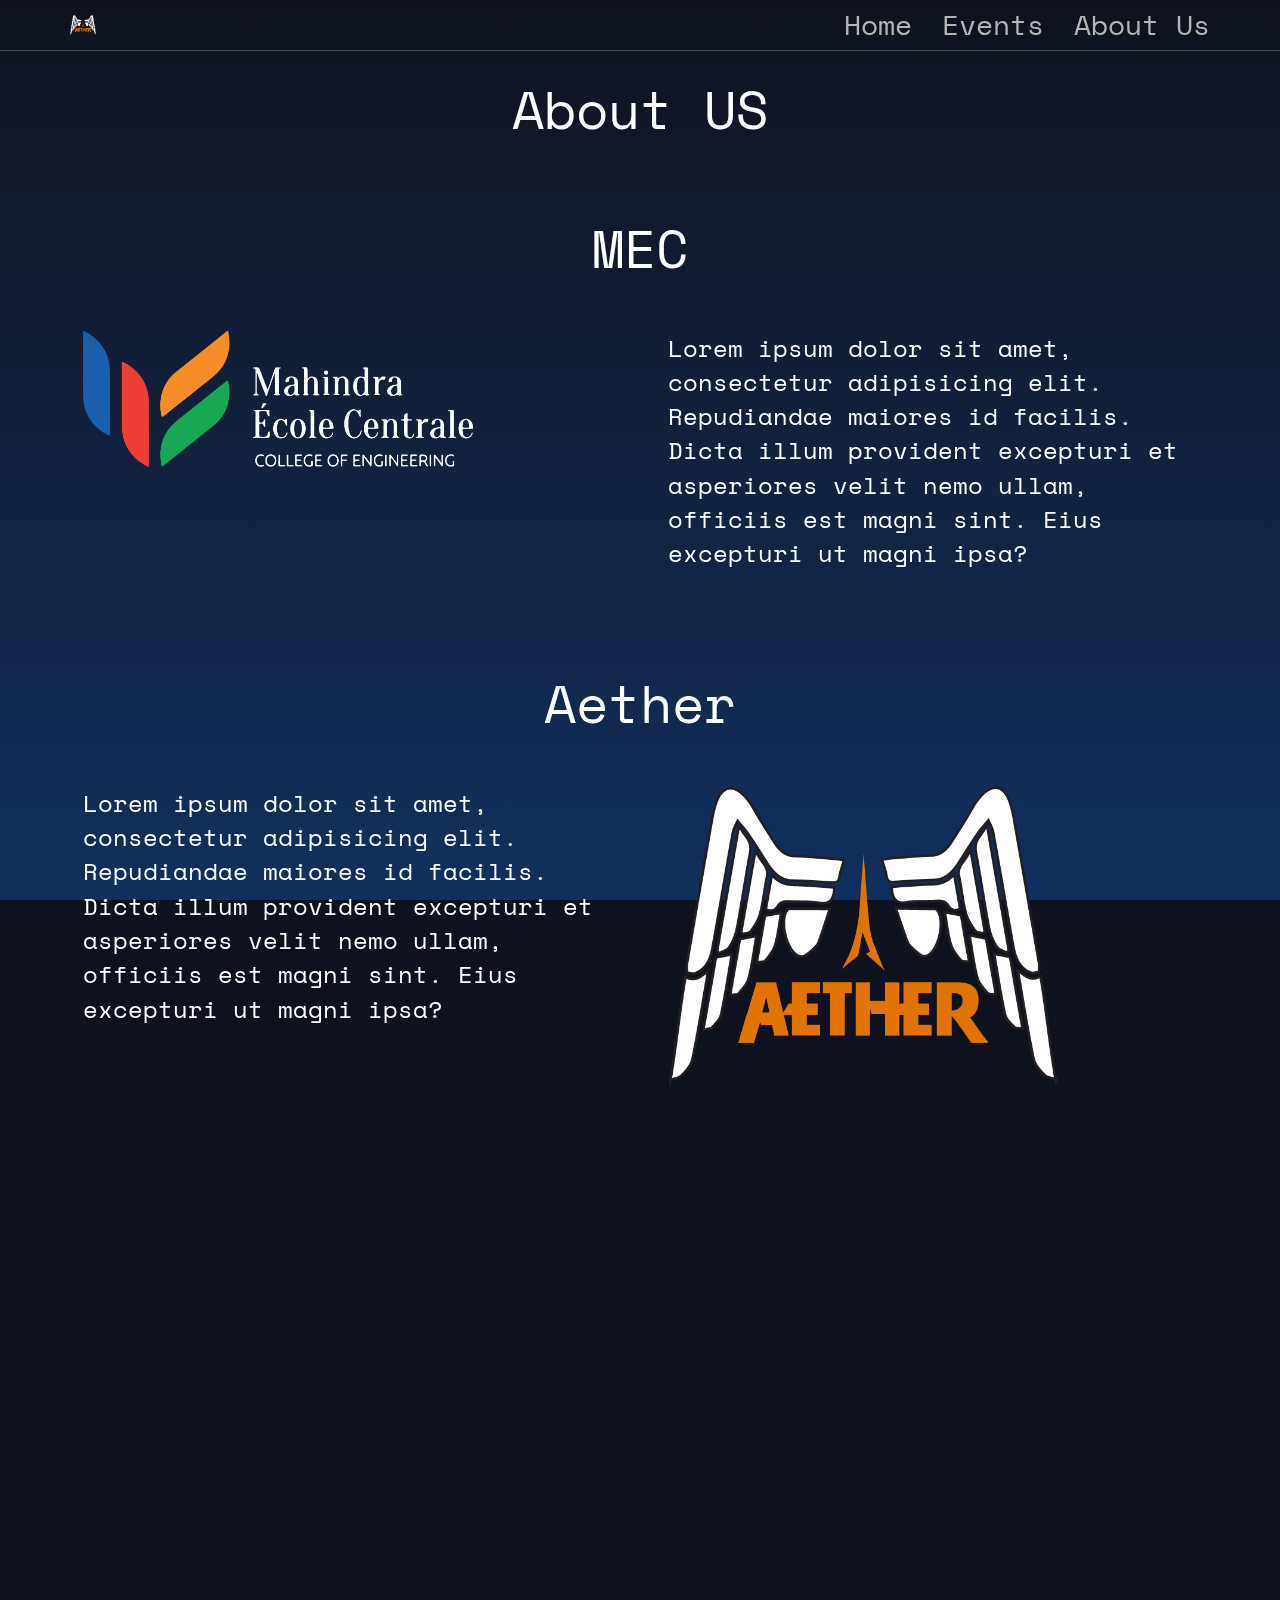
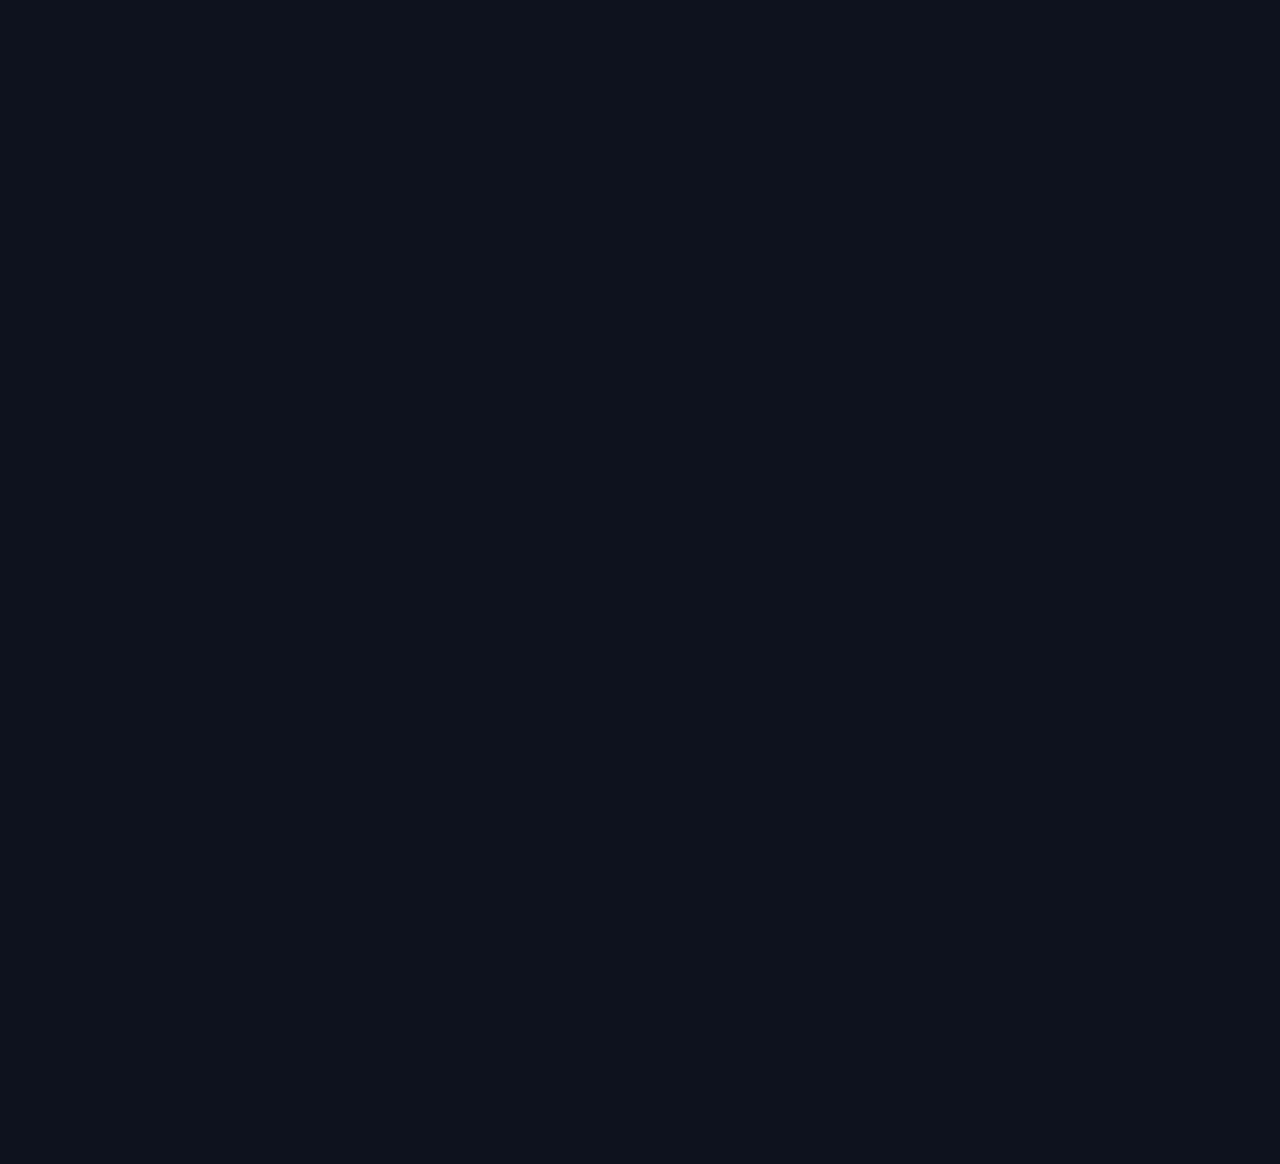
==== commit 592ab1f8: "Fixed favicon and beautified" ====
--- a/about.html
+++ b/about.html
@@ -45,8 +45,8 @@
 </head>
 
 <body>
-        <!--Nav bar-->
-        <nav class="navbar navbar-default navbar-fixed-top">
+          <!--Nav bar-->
+          <nav class="navbar navbar-default navbar-fixed-top">
             <div class="container">
                 <!-- Brand and toggle get grouped for better mobile display -->
                 <div class="navbar-header">
@@ -64,9 +64,9 @@
                 <!-- Collect the nav links, forms, and other content for toggling -->
                 <div class="collapse navbar-collapse" id="loso-navbar-collapse-1">
                     <ul class="nav navbar-nav navbar-right">
-                        <li><a href="/" class="nav-item">Home</a></li>
-                        <li><a href="/events.html" class="nav-item">Events</a></li>
-                        <li><a href="/about.html" class="nav-item">About Us</a></li>                        
+                        <li><a href="index.html" class="nav-item">Home</a></li>
+                        <li><a href="events.html" class="nav-item">Events</a></li>
+                        <li><a href="about.html" class="nav-item">About Us</a></li>
                     </ul>
 
                 </div>
@@ -74,11 +74,14 @@
             </div>
             <!-- /.container-fluid -->
         </nav>
+
     <!--<h1 class="aboutHeading" data-aos="fade-up" data-aos-duration="3000">About Us</h1>  -->
+    <br>
+    <br>
     <div class="container">
       <div class="row">
         <div class="col-md-12">
-            <h1 class="tlt aboutHeading" data-in-effect="tada">About Us</h1>       
+          <h1 class="tlt aboutHeading" data-in-effect="rollIn">About US</h1>       
         </div>
       </div>
     </div>
--- a/css/style.css
+++ b/css/style.css
@@ -2,38 +2,10 @@
 
 body {
   /* margin: 0; */
-  font: normal 75% Arial, Helvetica, sans-serif;
+  /*font-family: 'Lemonada', cursive; https://fonts.google.com/specimen/Baumans*/
+  font-family: 'Baumans', cursive;
   /* padding: 0 !important; */
   background-color: #0e121e;
-}
-
-canvas {
-  display: block;
-  vertical-align: bottom;
-}
-
-/* ---- particles.js container ---- */
-
-#particles-js {
-  position: absolute;
-  width: 100%;
-  height: 100%;
-  background: #0e121e;
-}
-
-.overlay {
-  position: absolute;
-}
-
-#carouselExampleIndicators {
-  margin-left: 20%;
-  margin-top: 5%;
-  max-width: 100%;
-}
-
-body>div:nth-child(7)>canvas:nth-child(1),
-body>div:nth-child(8)>canvas:nth-child(1) {
-  display: none !important;
 }
 
 .headingEvents {
@@ -90,7 +62,7 @@
 /**********PLAYER SELECT**********/
 
 .showcase {
-  font-family: 'Montserrat', sans-serif;
+  /*font-family: 'Montserrat', sans-serif;*/
   text-align: center;
   margin: 0;
   display: flex;
@@ -385,7 +357,7 @@
 /**
  * Padding is set relative to the width
  * of the element, so here padding-top:60% is
- * a percentage of the width. This allows us 
+ * a percentage of the width. This allows us
  * to set the height as a ratio of the width
  *
  */
@@ -407,12 +379,12 @@
 /**
  * ==========================
  * Animation styles
- * 
+ *
  * Notes:
- * 1. We use z-index to position active slides in-front 
+ * 1. We use z-index to position active slides in-front
  * of non-active slides
  * 2. We set right:0 and left:0 on .slide to provide us with
- * a default positioning on both sides of the slide. This allows 
+ * a default positioning on both sides of the slide. This allows
  * us to trigger JS and CSS3 animations easily
  *
  */
@@ -437,7 +409,7 @@
 /**
  * ==========================
  * JS animation styles
- * 
+ *
  * We use jQuery.animate to control the sliding animations
  * when CSS3 animations are not available. In order for
  * the next slide to slide in from the right, we need
@@ -450,10 +422,10 @@
 /**
  * ==========================
  * CSS animation styles
- * 
+ *
  * .slide.left and .slide.right set-up
  * the to-be-animated slide so that it can slide
- * into view. For example, a slide that is about 
+ * into view. For example, a slide that is about
  * to slide in from the right will:
  * 1. Be positioned to the right of the viewport (right:-100%)
  * 2. Slide in when the style is superseded with a more specific style (right:0%)
@@ -474,7 +446,7 @@
 
 /**
  * The following classes slide the previously active
- * slide out of view before positioning behind the 
+ * slide out of view before positioning behind the
  * currently active slide
  *
  */
@@ -486,7 +458,7 @@
  * transition-duration property dynamically via JS.
  * We use the browser's default transition-timing-function
  * for simplicity's sake
- * 
+ *
  * It is important to note that we are using CodePen's inbuilt
  * CSS3 property prefixer. For your own projects, you will need
  * to prefix the transition and transform properties here to ensure
@@ -529,7 +501,7 @@
 
 /**
  * ==========================
- * Arrows 
+ * Arrows
  *
  */
 .arrow{
@@ -559,7 +531,7 @@
 /**
  * ==========================
  * For demo purposes only
- * 
+ *
  * Please note that the styles below are used
  * for the purposes of this demo only. There is no need
  * to use these in any of your own projects
@@ -576,7 +548,7 @@
 
 .slide:nth-child(1){
   background-image:url('../img/img1.JPG');
-  
+
  }
 
 .slide:nth-child(2){
@@ -598,13 +570,13 @@
 }
 
 span {
-  font-family: 'Space Mono', monospace;
+  /*font-family: 'Space Mono', monospace;*/
   display: block;
   /* font-size: 20px; */
   color: white;
 }
 .timerinside {
-  font-family: 'Space Mono', monospace;
+  /*font-family: 'Space Mono', monospace;*/
   display: block;
   font-size: 20px;
   color: white;
@@ -638,9 +610,9 @@
 }
 .navbar-default .navbar-nav > li > a{
   color: #B5B5B5 !important;
-  font-family: 'Raleway';
+  /*font-family: 'Raleway';*/
   transition: all 1s;
-  font-size: 20px;
+  font-size: 2em;
   -webkit-transition: all 1s;
   -o-transition: all 1s;
   -moz-transition: all 1s;
@@ -654,7 +626,7 @@
 }
 .navbar-default .navbar-nav > li > a:hover{
   color: #129CF3 !important;
-  
+
 }
 .navbar-default .navbar-nav > li > a:focus{
   color: #b5b5b5;
@@ -666,4 +638,6 @@
   color: #129cf3;
 }
 
-
+.nav-item{
+  font-family: "Space Mono";
+}
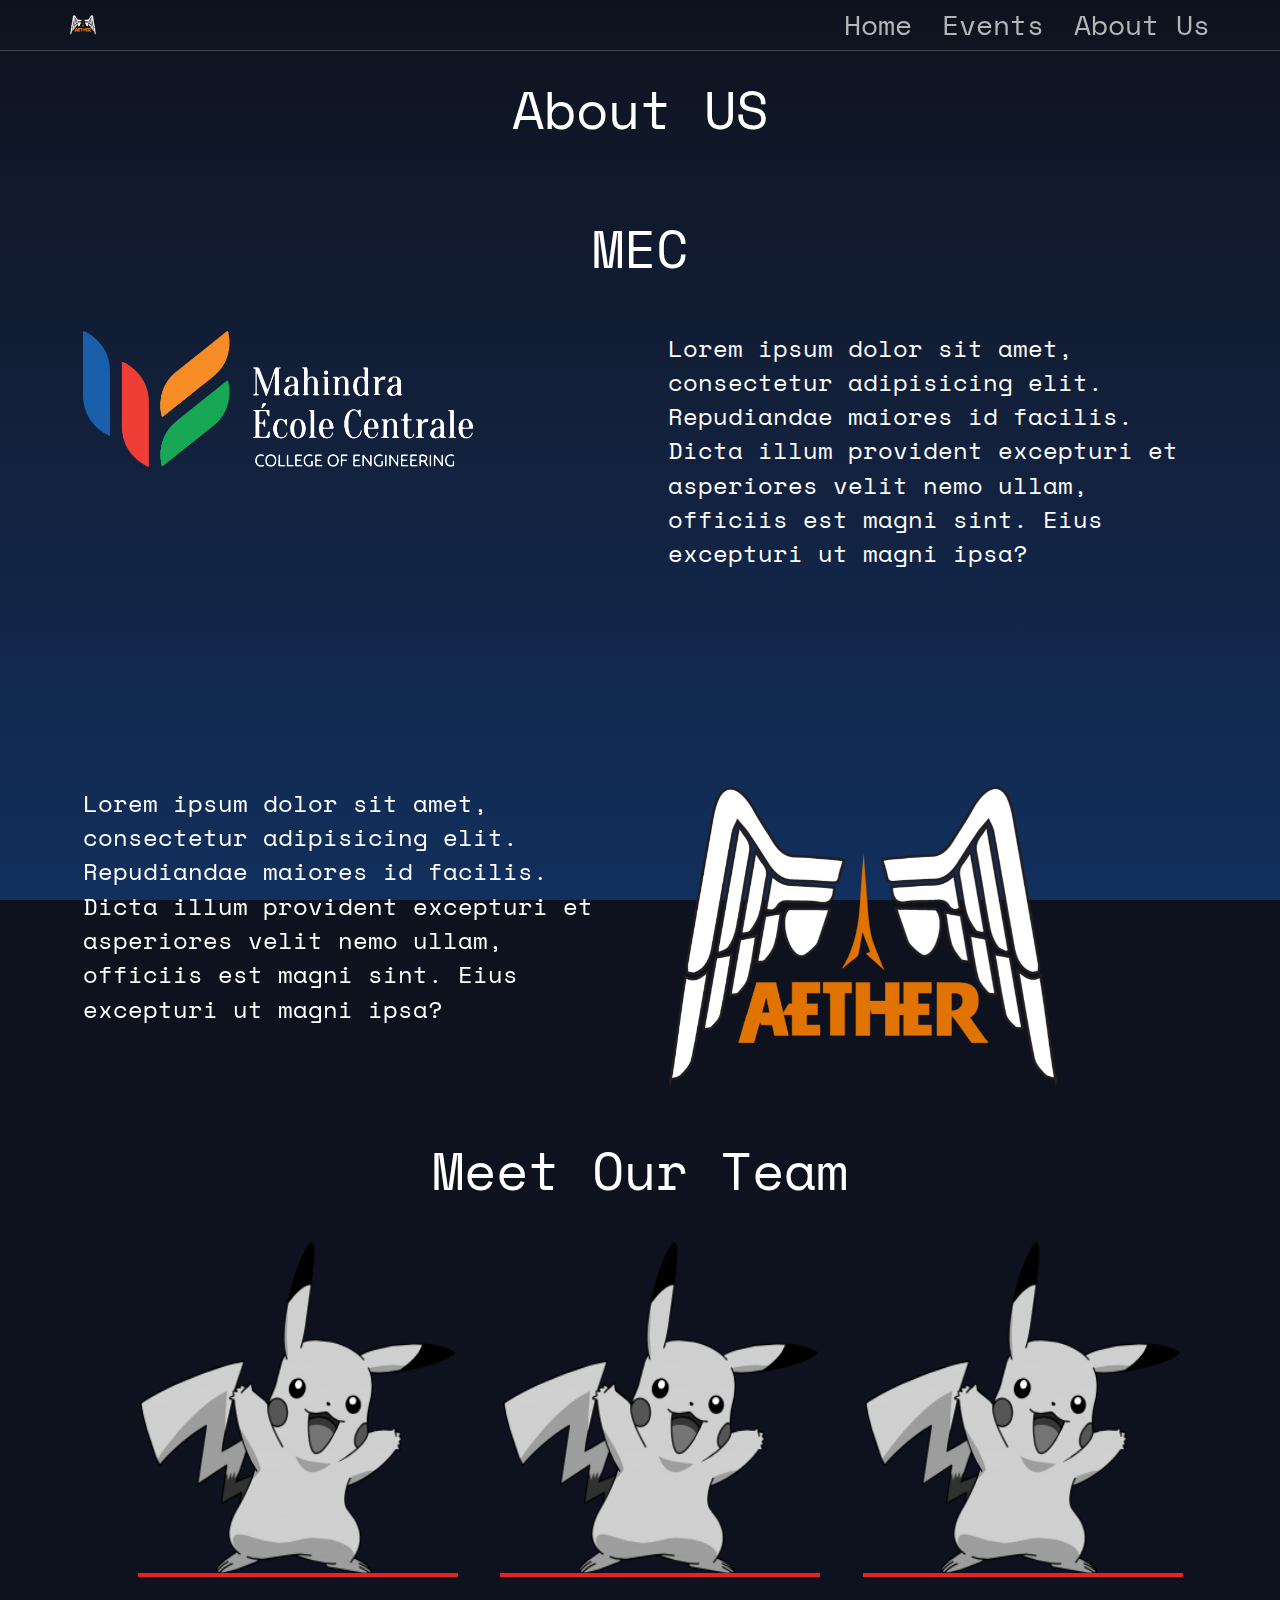
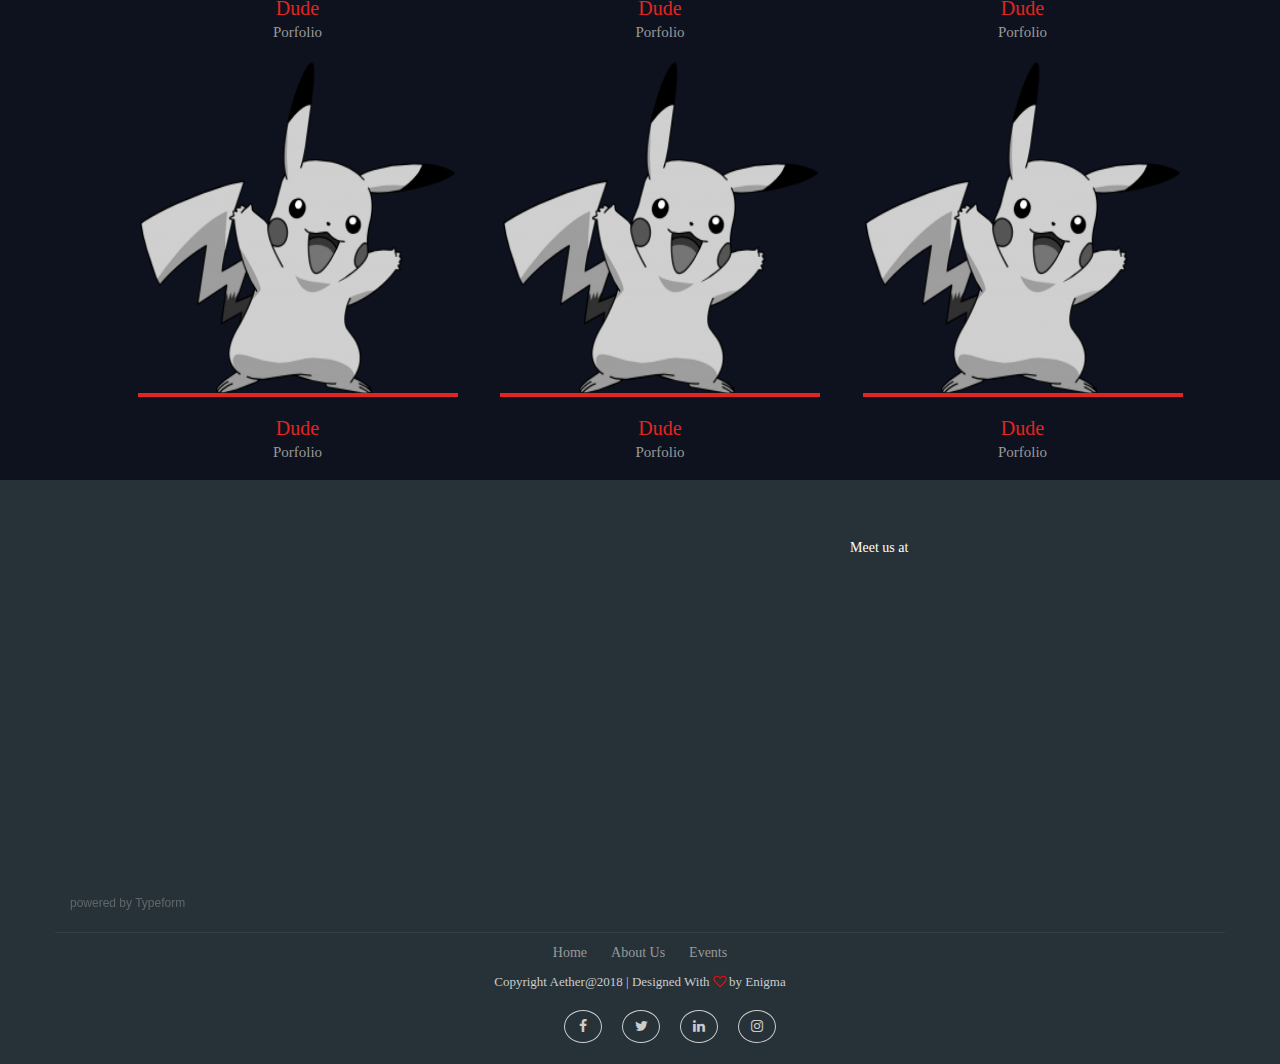
==== commit 03dd0c4f: "Removing animations" ====
--- a/about.html
+++ b/about.html
@@ -88,14 +88,14 @@
   <div class="container">
     <div class="row">
       <div class="col-md-12">
-        <h2 class="aboutHeading" data-aos="fade-up" data-aos-duration="3000">MEC</h2>
+        <h2 class="aboutHeading">MEC</h2>
       </div>
     </div>
     <div class="row">
-      <div data-aos="zoom-in-right" data-aos-duration="3000" class="col-md-6">
+      <div class="col-md-6">
         <img class="aboutphoto" src="img/Logo-1-colorwhite.png" alt="Mec-Logo">
       </div>
-      <div class="col-md-6" data-aos-duration="3000" data-aos="zoom-in-up">
+      <div class="col-md-6">
         <p class="aboutp">Lorem ipsum dolor sit amet, consectetur adipisicing elit. Repudiandae maiores id facilis. Dicta illum provident excepturi
           et asperiores velit nemo ullam, officiis est magni sint. Eius excepturi ut magni ipsa?</p>
       </div>
@@ -108,111 +108,111 @@
         </div>
       </div>
     <div class="row">
-      <div class="col-md-6" data-aos-duration="3000" data-aos="zoom-in-up">
+      <div class="col-md-6">
         <p class="aboutp">Lorem ipsum dolor sit amet, consectetur adipisicing elit. Repudiandae maiores id facilis. Dicta illum provident excepturi
           et asperiores velit nemo ullam, officiis est magni sint. Eius excepturi ut magni ipsa?</p>
       </div>
-      <div data-aos="zoom-in-left" data-aos-duration="3000" class="col-md-6">
+      <div class="col-md-6">
         <img class="aboutphoto" src="img/Aether.png" alt="Mec-Logo">
       </div>
     </div>
   </div>
 
-  <div data-aos="zoom-in-up" class="container">
+  <div class="container">
       <div class="row">
           <div class="col-md-12">
-            <h2 class="aboutHeading" data-aos="fade-up" data-aos-duration="3000">Meet Our Team</h2>
+            <h2 class="aboutHeading">Meet Our Team</h2>
           </div>
         </div>
       <div class="row">
         <div class="col-md-12">
             <ul class="showcase">
-                <li class="player" data-aos="fade-up" data-aos-easing="ease-out-cubic" data-aos-duration="2000">
-                  <div class="player-photo">
-                    <img src="img/pikachu.png" />
-                    <div class="socials">
-                      <ul>
-                        <li><a href="#"><i class="fa fa-facebook" aria-hidden="true"></i></a></li>
-                        <li><a href="#"><i class="fa fa-instagram" aria-hidden="true"></i></a></li>
-                        <li><a href="#"><i class="fa fa-twitter" aria-hidden="true"></i></a></li>
-                        <li><a href="#"><i class="fa fa-skype" aria-hidden="true"></i></a></li>
-                      </ul>
-                    </div>
-                  </div>
-                  <div class="player-name">
-                    <h3>Dude</h3>
-                    <h5>Porfolio</h5>
-                  </div>
-                </li>
-                <li class="player" data-aos="fade-up" data-aos-easing="ease-out-cubic" data-aos-duration="2000">
-                  <div class="player-photo">
-                    <img src="img/pikachu.png" />
-                    <div class="socials">
-                      <ul>
-                        <li><a href="#"><i class="fa fa-facebook" aria-hidden="true"></i></a></li>
-                        <li><a href="#"><i class="fa fa-instagram" aria-hidden="true"></i></a></li>
-                        <li><a href="#"><i class="fa fa-twitter" aria-hidden="true"></i></a></li>
-                        <li><a href="#"><i class="fa fa-skype" aria-hidden="true"></i></a></li>
-                      </ul>
-                    </div>
-                  </div>
-                  <div class="player-name">
-                    <h3>Dude</h3>
-                    <h5>Porfolio</h5>
-                  </div>
-                </li>
-                <li class="player" data-aos="fade-up" data-aos-easing="ease-out-cubic" data-aos-duration="2000">
-                  <div class="player-photo">
-                    <img src="img/pikachu.png" />
-                    <div class="socials">
-                      <ul>
-                        <li><a href="#"><i class="fa fa-facebook" aria-hidden="true"></i></a></li>
-                        <li><a href="#"><i class="fa fa-instagram" aria-hidden="true"></i></a></li>
-                        <li><a href="#"><i class="fa fa-twitter" aria-hidden="true"></i></a></li>
-                        <li><a href="#"><i class="fa fa-skype" aria-hidden="true"></i></a></li>
-                      </ul>
-                    </div>
-                  </div>
-                  <div class="player-name">
-                    <h3>Dude</h3>
-                    <h5>Porfolio</h5>
-                  </div>
-                </li>
-                <li class="player" data-aos="fade-up" data-aos-easing="ease-out-cubic" data-aos-duration="2000">
-                  <div class="player-photo">
-                    <img src="img/pikachu.png" />
-                    <div class="socials">
-                      <ul>
-                        <li><a href="#"><i class="fa fa-facebook" aria-hidden="true"></i></a></li>
-                        <li><a href="#"><i class="fa fa-instagram" aria-hidden="true"></i></a></li>
-                        <li><a href="#"><i class="fa fa-twitter" aria-hidden="true"></i></a></li>
-                        <li><a href="#"><i class="fa fa-skype" aria-hidden="true"></i></a></li>
-                      </ul>
-                    </div>
-                  </div>
-                  <div class="player-name">
-                    <h3>Dude</h3>
-                    <h5>Porfolio</h5>
-                  </div>
-                </li>
-                <li class="player" data-aos="fade-up" data-aos-easing="ease-out-cubic" data-aos-duration="2000">
-                  <div class="player-photo">
-                    <img src="img/pikachu.png" />
-                    <div class="socials">
-                      <ul>
-                        <li><a href="#"><i class="fa fa-facebook" aria-hidden="true"></i></a></li>
-                        <li><a href="#"><i class="fa fa-instagram" aria-hidden="true"></i></a></li>
-                        <li><a href="#"><i class="fa fa-twitter" aria-hidden="true"></i></a></li>
-                        <li><a href="#"><i class="fa fa-skype" aria-hidden="true"></i></a></li>
-                      </ul>
-                    </div>
-                  </div>
-                  <div class="player-name">
-                    <h3>Dude</h3>
-                    <h5>Porfolio</h5>
-                  </div>
-                </li>
-                <li class="player" data-aos="fade-up" data-aos-easing="ease-out-cubic" data-aos-duration="2000">
+                <li class="player">
+                  <div class="player-photo">
+                    <img src="img/pikachu.png" />
+                    <div class="socials">
+                      <ul>
+                        <li><a href="#"><i class="fa fa-facebook" aria-hidden="true"></i></a></li>
+                        <li><a href="#"><i class="fa fa-instagram" aria-hidden="true"></i></a></li>
+                        <li><a href="#"><i class="fa fa-twitter" aria-hidden="true"></i></a></li>
+                        <li><a href="#"><i class="fa fa-skype" aria-hidden="true"></i></a></li>
+                      </ul>
+                    </div>
+                  </div>
+                  <div class="player-name">
+                    <h3>Dude</h3>
+                    <h5>Porfolio</h5>
+                  </div>
+                </li>
+                <li class="player">
+                  <div class="player-photo">
+                    <img src="img/pikachu.png" />
+                    <div class="socials">
+                      <ul>
+                        <li><a href="#"><i class="fa fa-facebook" aria-hidden="true"></i></a></li>
+                        <li><a href="#"><i class="fa fa-instagram" aria-hidden="true"></i></a></li>
+                        <li><a href="#"><i class="fa fa-twitter" aria-hidden="true"></i></a></li>
+                        <li><a href="#"><i class="fa fa-skype" aria-hidden="true"></i></a></li>
+                      </ul>
+                    </div>
+                  </div>
+                  <div class="player-name">
+                    <h3>Dude</h3>
+                    <h5>Porfolio</h5>
+                  </div>
+                </li>
+                <li class="player">
+                  <div class="player-photo">
+                    <img src="img/pikachu.png" />
+                    <div class="socials">
+                      <ul>
+                        <li><a href="#"><i class="fa fa-facebook" aria-hidden="true"></i></a></li>
+                        <li><a href="#"><i class="fa fa-instagram" aria-hidden="true"></i></a></li>
+                        <li><a href="#"><i class="fa fa-twitter" aria-hidden="true"></i></a></li>
+                        <li><a href="#"><i class="fa fa-skype" aria-hidden="true"></i></a></li>
+                      </ul>
+                    </div>
+                  </div>
+                  <div class="player-name">
+                    <h3>Dude</h3>
+                    <h5>Porfolio</h5>
+                  </div>
+                </li>
+                <li class="player">
+                  <div class="player-photo">
+                    <img src="img/pikachu.png" />
+                    <div class="socials">
+                      <ul>
+                        <li><a href="#"><i class="fa fa-facebook" aria-hidden="true"></i></a></li>
+                        <li><a href="#"><i class="fa fa-instagram" aria-hidden="true"></i></a></li>
+                        <li><a href="#"><i class="fa fa-twitter" aria-hidden="true"></i></a></li>
+                        <li><a href="#"><i class="fa fa-skype" aria-hidden="true"></i></a></li>
+                      </ul>
+                    </div>
+                  </div>
+                  <div class="player-name">
+                    <h3>Dude</h3>
+                    <h5>Porfolio</h5>
+                  </div>
+                </li>
+                <li class="player">
+                  <div class="player-photo">
+                    <img src="img/pikachu.png" />
+                    <div class="socials">
+                      <ul>
+                        <li><a href="#"><i class="fa fa-facebook" aria-hidden="true"></i></a></li>
+                        <li><a href="#"><i class="fa fa-instagram" aria-hidden="true"></i></a></li>
+                        <li><a href="#"><i class="fa fa-twitter" aria-hidden="true"></i></a></li>
+                        <li><a href="#"><i class="fa fa-skype" aria-hidden="true"></i></a></li>
+                      </ul>
+                    </div>
+                  </div>
+                  <div class="player-name">
+                    <h3>Dude</h3>
+                    <h5>Porfolio</h5>
+                  </div>
+                </li>
+                <li class="player">
                   <div class="player-photo">
                     <img src="img/pikachu.png" />
                     <div class="socials">
@@ -235,7 +235,7 @@
       <a id="back-to-top" href="#" class="btn btn-primary btn-lg back-to-top" role="button" title="Click to return on the top page" data-toggle="tooltip" data-placement="left"><span class="glyphicon glyphicon-chevron-up"></span></a>
   </div>
 
-  <footer class="footer" data-aos="fade-up" data-aos-duration="3000">
+  <footer class="footer">
       <div class="container bottom_border">
       <div class="row">
         <div class="col-md-8">
--- a/css/style.css
+++ b/css/style.css
@@ -641,3 +641,9 @@
 .nav-item{
   font-family: "Space Mono";
 }
+
+.overlay {
+  position: absolute;
+  padding-left: 40%;
+  padding-top: 20%;
+}
